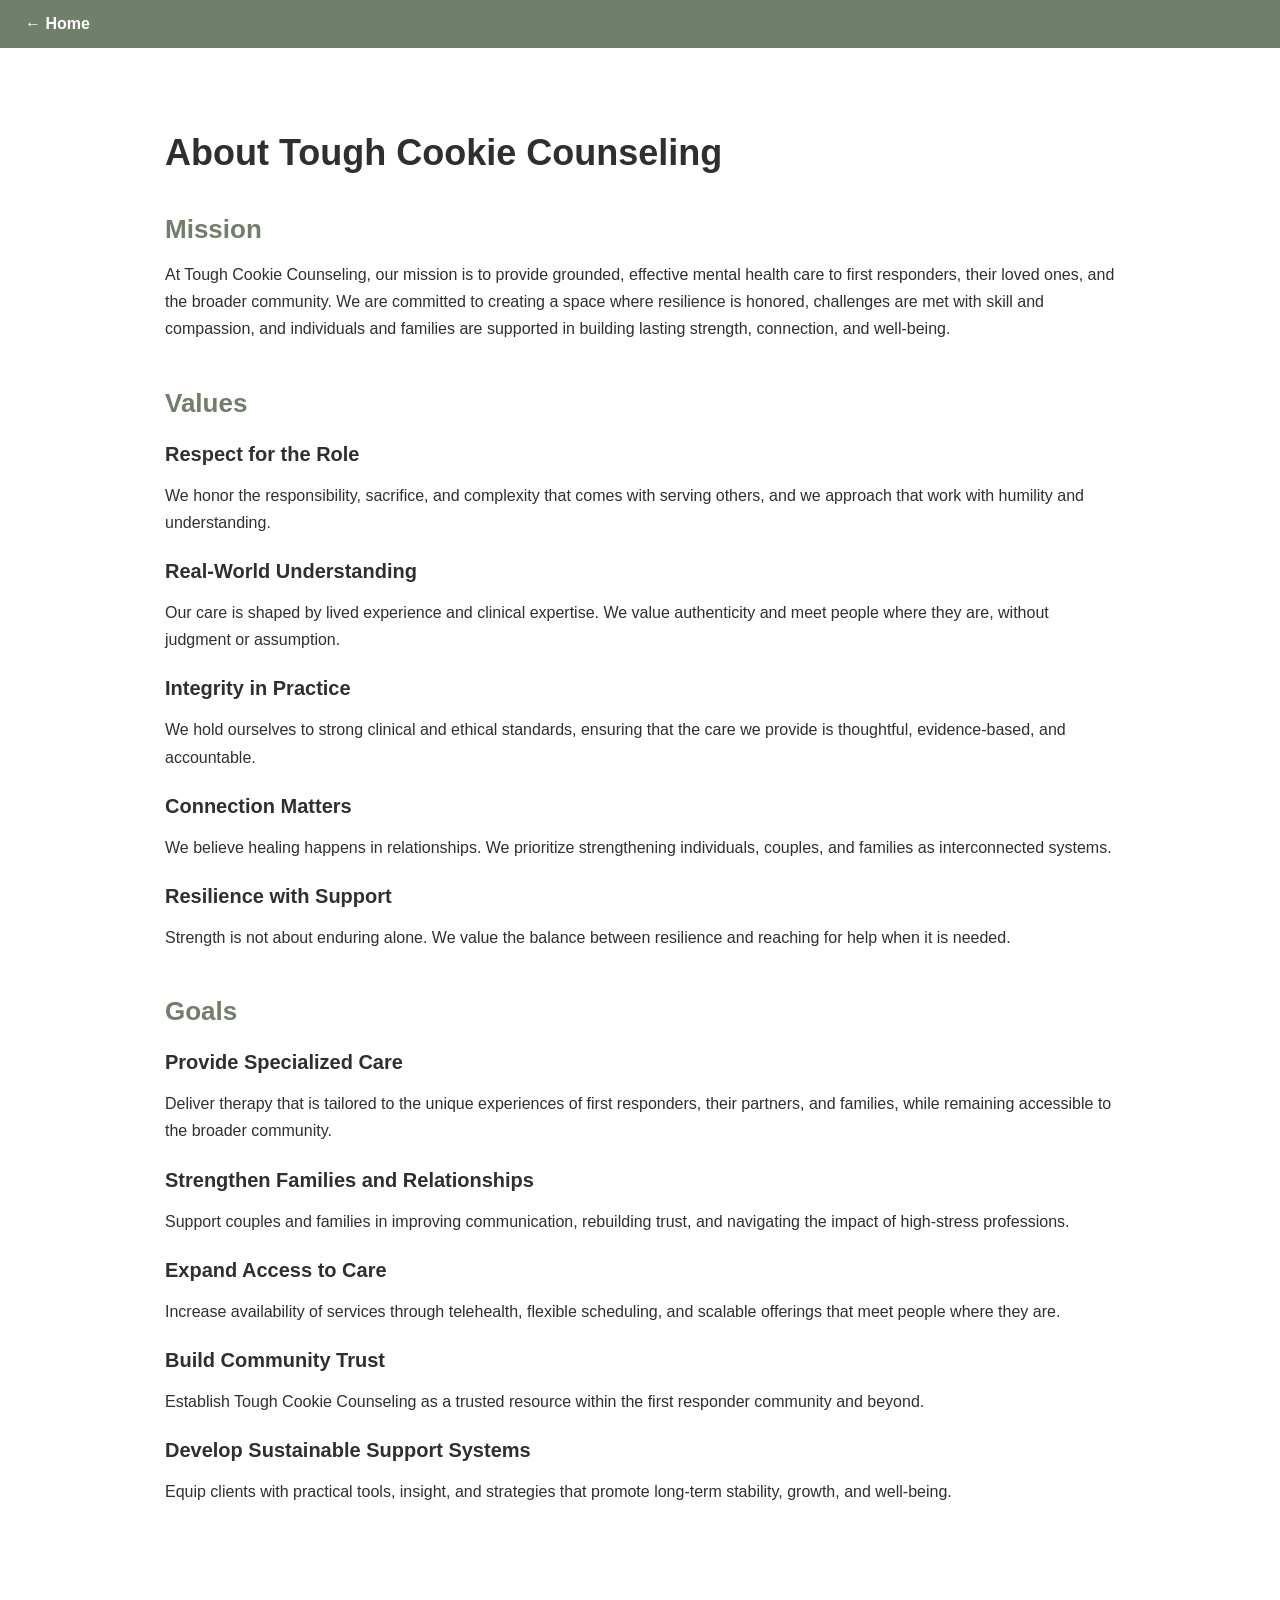
==== about-tcc.html @ 7acac921 "Create About Tough Cookie Counseling page" ====
<!DOCTYPE html>
<html lang="en">
<head>
  <meta charset="UTF-8">
  <meta name="viewport" content="width=device-width, initial-scale=1.0">
  <title>About Tough Cookie Counseling</title>
  <style>
    body {
      margin: 0;
      font-family: Arial, sans-serif;
      color: #2f2f2f;
      background-color: #ffffff;
    }

    header {
      background-color: #6F7F6A;
      padding: 15px 25px;
    }

    header a {
      color: white;
      text-decoration: none;
      font-weight: bold;
    }

    main {
      max-width: 950px;
      margin: 0 auto;
      padding: 60px 30px;
    }

    h1 {
      font-size: 36px;
      margin-bottom: 30px;
    }

    h2 {
      font-size: 26px;
      margin-top: 40px;
      margin-bottom: 15px;
      color: #6F7F6A;
    }

    h3 {
      font-size: 20px;
      margin-bottom: 8px;
      margin-top: 24px;
    }

    p {
      line-height: 1.7;
      margin-bottom: 16px;
    }

    .section-block {
      margin-bottom: 45px;
    }

    .value-item, .goal-item {
      margin-bottom: 22px;
    }
  </style>
</head>
<body>
  <header>
    <a href="index.html">← Home</a>
  </header>

  <main>
    <h1>About Tough Cookie Counseling</h1>

    <div class="section-block">
      <h2>Mission</h2>
      <p>
        At Tough Cookie Counseling, our mission is to provide grounded, effective mental health care to first responders, their loved ones, and the broader community. We are committed to creating a space where resilience is honored, challenges are met with skill and compassion, and individuals and families are supported in building lasting strength, connection, and well-being.
      </p>
    </div>

    <div class="section-block">
      <h2>Values</h2>

      <div class="value-item">
        <h3>Respect for the Role</h3>
        <p>We honor the responsibility, sacrifice, and complexity that comes with serving others, and we approach that work with humility and understanding.</p>
      </div>

      <div class="value-item">
        <h3>Real-World Understanding</h3>
        <p>Our care is shaped by lived experience and clinical expertise. We value authenticity and meet people where they are, without judgment or assumption.</p>
      </div>

      <div class="value-item">
        <h3>Integrity in Practice</h3>
        <p>We hold ourselves to strong clinical and ethical standards, ensuring that the care we provide is thoughtful, evidence-based, and accountable.</p>
      </div>

      <div class="value-item">
        <h3>Connection Matters</h3>
        <p>We believe healing happens in relationships. We prioritize strengthening individuals, couples, and families as interconnected systems.</p>
      </div>

      <div class="value-item">
        <h3>Resilience with Support</h3>
        <p>Strength is not about enduring alone. We value the balance between resilience and reaching for help when it is needed.</p>
      </div>
    </div>

    <div class="section-block">
      <h2>Goals</h2>

      <div class="goal-item">
        <h3>Provide Specialized Care</h3>
        <p>Deliver therapy that is tailored to the unique experiences of first responders, their partners, and families, while remaining accessible to the broader community.</p>
      </div>

      <div class="goal-item">
        <h3>Strengthen Families and Relationships</h3>
        <p>Support couples and families in improving communication, rebuilding trust, and navigating the impact of high-stress professions.</p>
      </div>

      <div class="goal-item">
        <h3>Expand Access to Care</h3>
        <p>Increase availability of services through telehealth, flexible scheduling, and scalable offerings that meet people where they are.</p>
      </div>

      <div class="goal-item">
        <h3>Build Community Trust</h3>
        <p>Establish Tough Cookie Counseling as a trusted resource within the first responder community and beyond.</p>
      </div>

      <div class="goal-item">
        <h3>Develop Sustainable Support Systems</h3>
        <p>Equip clients with practical tools, insight, and strategies that promote long-term stability, growth, and well-being.</p>
      </div>
    </div>
  </main>
</body>
</html>
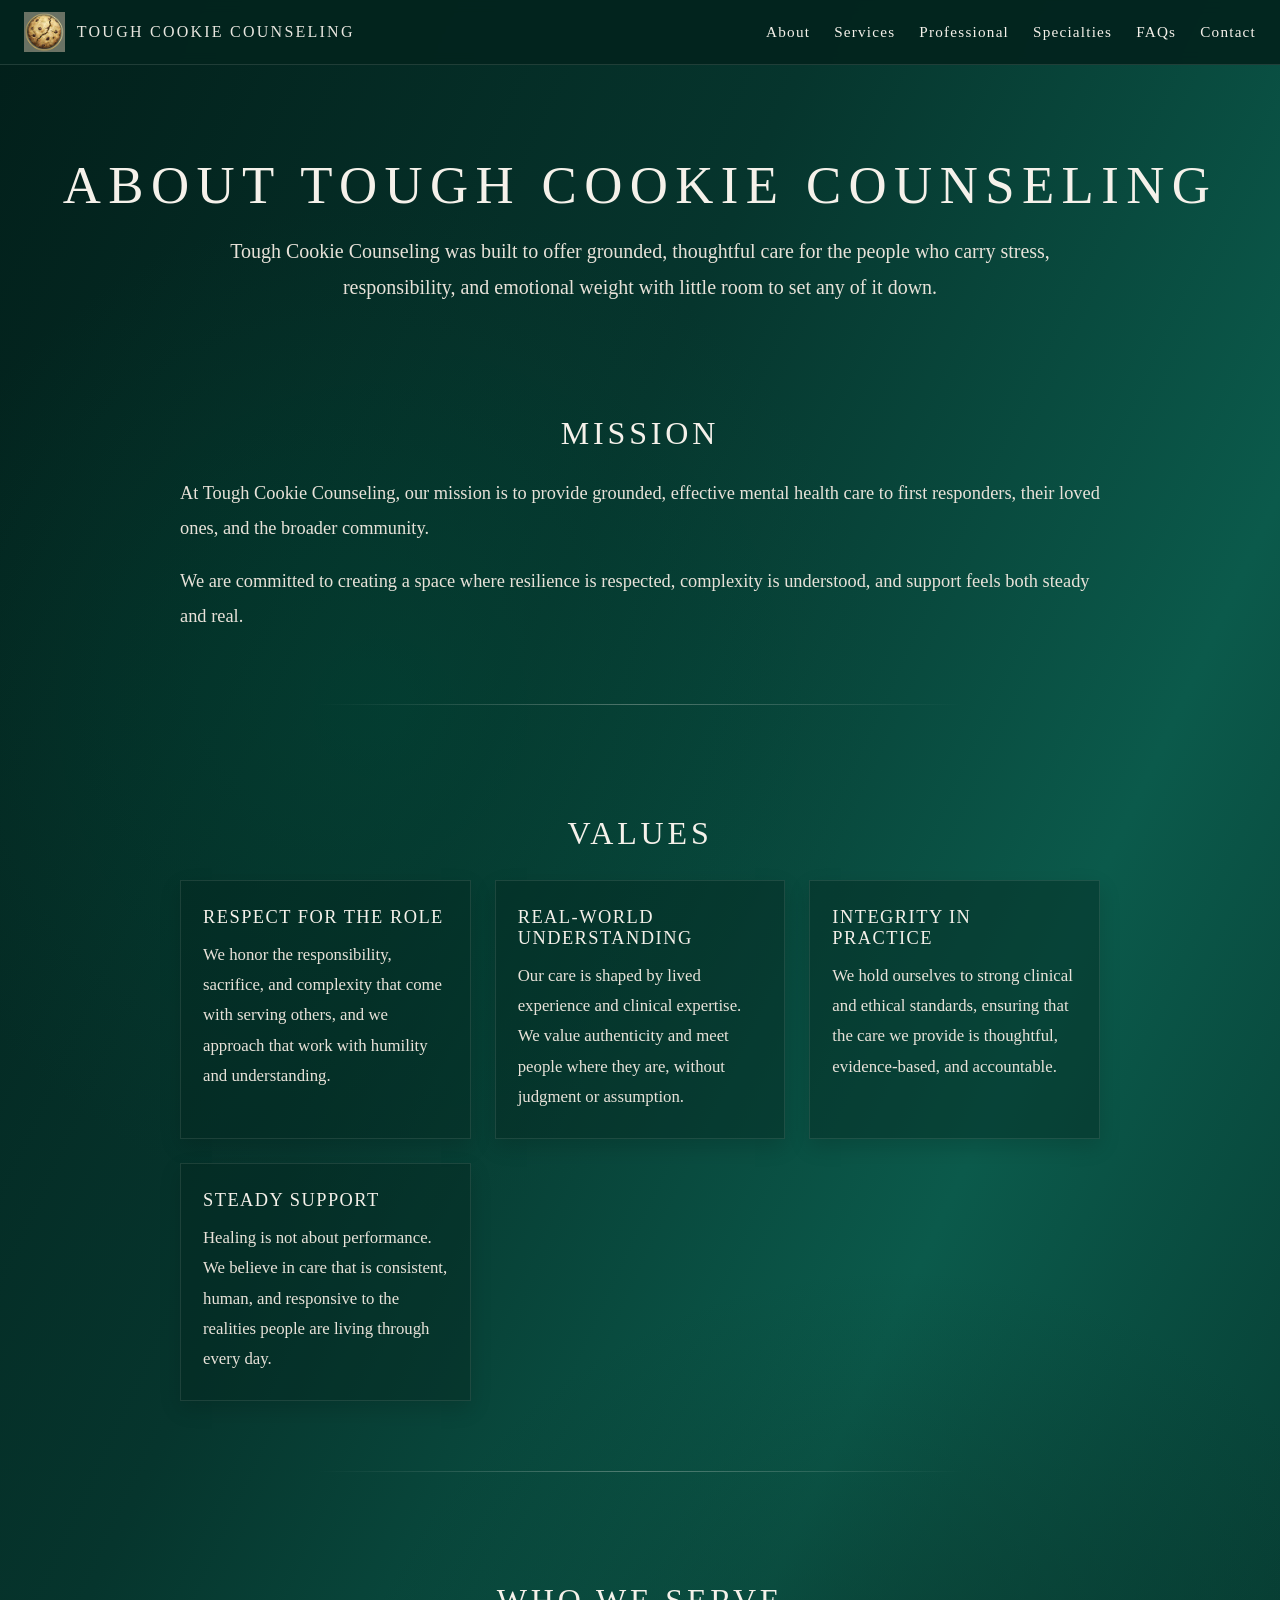
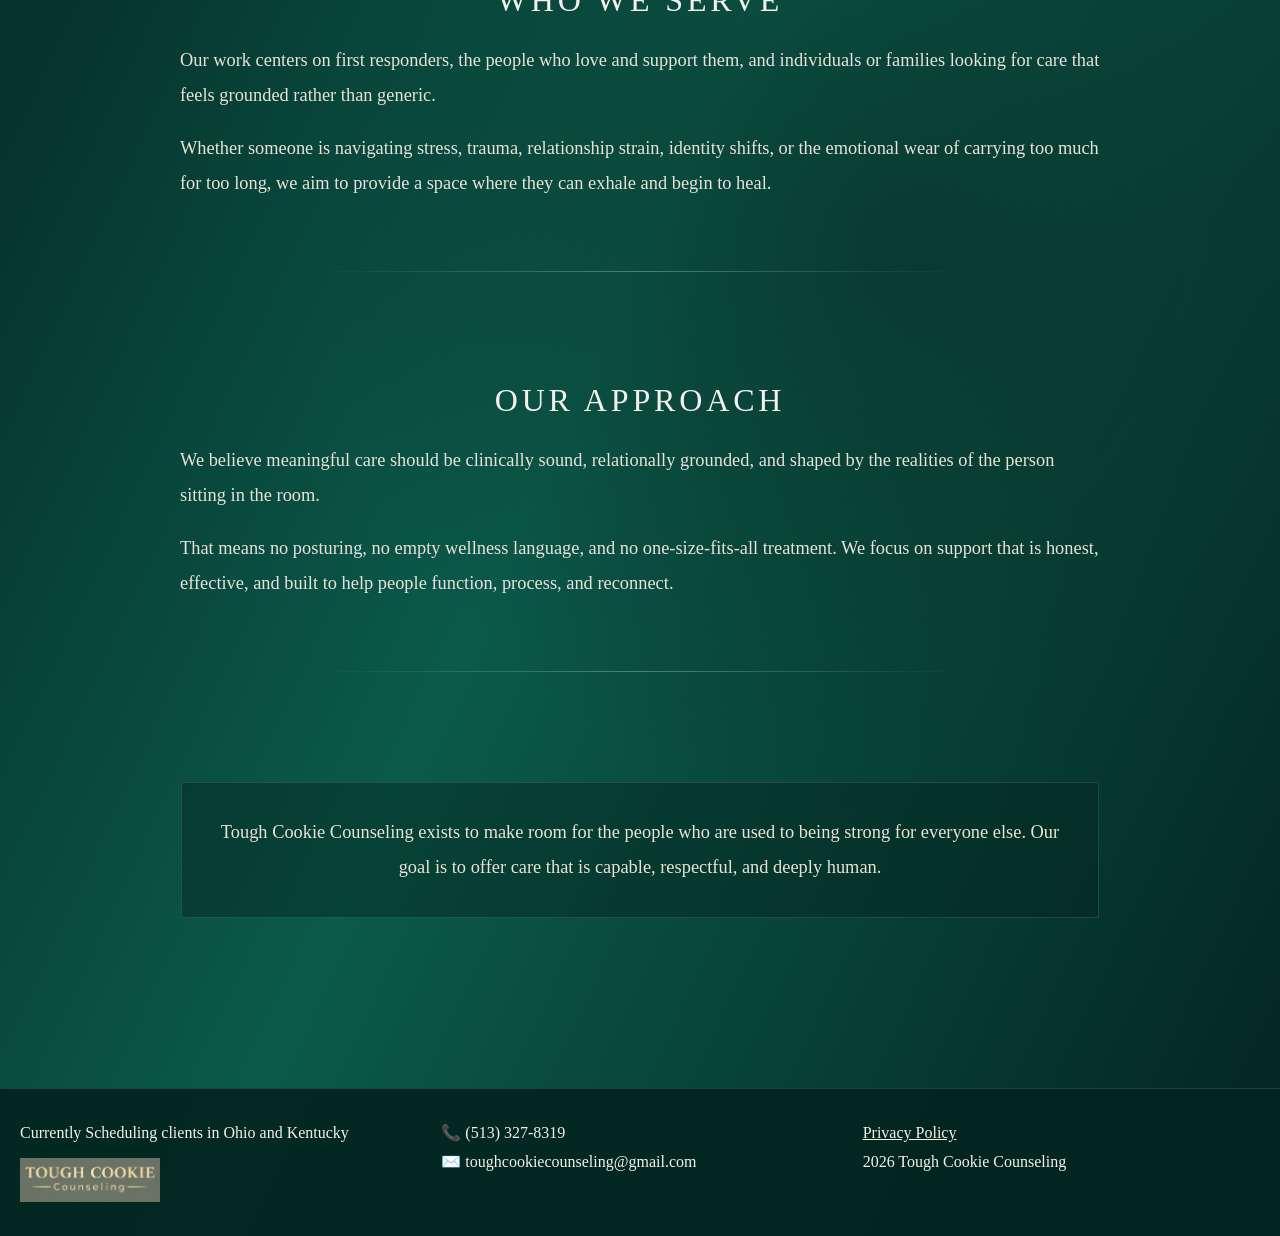
==== commit 7288edae: "Revamp styles for about-tcc.html page Updated styles for improved visual design and layout." ====
--- a/about-tcc.html
+++ b/about-tcc.html
@@ -7,132 +7,424 @@
   <style>
     body {
       margin: 0;
-      font-family: Arial, sans-serif;
-      color: #2f2f2f;
-      background-color: #ffffff;
-    }
-
-    header {
-      background-color: #6F7F6A;
-      padding: 15px 25px;
-    }
-
-    header a {
+      min-height: 100vh;
+      font-family: Georgia, "Times New Roman", serif;
+      background:
+        radial-gradient(circle at 70% 65%, rgba(9, 53, 43, 0.75) 0%, rgba(9, 53, 43, 0) 28%),
+        radial-gradient(circle at 30% 25%, rgba(0, 80, 60, 0.35) 0%, rgba(0, 80, 60, 0) 22%),
+        linear-gradient(115deg, #021f1a 0%, #06352d 32%, #0b5a4b 58%, #03241e 100%);
       color: white;
+    }
+
+    .navbar {
+      display: flex;
+      align-items: center;
+      justify-content: space-between;
+      background: rgba(3, 36, 30, 0.95);
+      padding: 12px 24px;
+      position: sticky;
+      top: 0;
+      z-index: 1000;
+      backdrop-filter: blur(6px);
+      border-bottom: 1px solid rgba(245, 241, 234, 0.12);
+    }
+
+    .logo {
+      height: 40px;
+    }
+
+    .logo-wrap {
+      display: flex;
+      align-items: center;
+      gap: 12px;
       text-decoration: none;
-      font-weight: bold;
-    }
-
-    main {
-      max-width: 950px;
+    }
+
+    .logo-text {
+      color: #f5f1ea;
+      font-size: 1rem;
+      letter-spacing: 0.14em;
+      text-transform: uppercase;
+      opacity: 0.95;
+    }
+
+    .nav-menu {
+      display: flex;
+      gap: 24px;
+      align-items: center;
+      flex-wrap: wrap;
+    }
+
+    .navbar a,
+    .dropbtn {
+      color: #f5f1ea;
+      text-decoration: none;
+      font-size: 0.95rem;
+      letter-spacing: 0.08em;
+      cursor: pointer;
+    }
+
+    .navbar a:hover,
+    .dropbtn:hover {
+      color: #d8cfc2;
+    }
+
+    .dropdown {
+      position: relative;
+    }
+
+    .dropdown-content {
+      display: none;
+      position: absolute;
+      top: 100%;
+      left: 0;
+      background: rgba(3, 36, 30, 0.98);
+      min-width: 240px;
+      box-shadow: 0 8px 18px rgba(0, 0, 0, 0.28);
+      z-index: 1001;
+      border: 1px solid rgba(245, 241, 234, 0.1);
+    }
+
+    .dropdown-content a {
+      display: block;
+      padding: 12px 16px;
+      color: #f5f1ea;
+      text-decoration: none;
+      letter-spacing: 0.03em;
+    }
+
+    .dropdown-content a:hover {
+      background: rgba(245, 241, 234, 0.08);
+    }
+
+    .dropdown:hover .dropdown-content {
+      display: block;
+    }
+
+    .hero-mini {
+      text-align: center;
+      padding: 90px 20px 50px;
+    }
+
+    .hero-mini h1 {
+      margin: 0 0 18px 0;
+      font-size: 3.3rem;
+      font-weight: 400;
+      letter-spacing: 0.14em;
+      text-transform: uppercase;
+      color: #f5f1ea;
+    }
+
+    .hero-mini p {
+      max-width: 860px;
       margin: 0 auto;
-      padding: 60px 30px;
-    }
-
-    h1 {
-      font-size: 36px;
-      margin-bottom: 30px;
-    }
-
-    h2 {
-      font-size: 26px;
-      margin-top: 40px;
-      margin-bottom: 15px;
-      color: #6F7F6A;
-    }
-
-    h3 {
-      font-size: 20px;
-      margin-bottom: 8px;
-      margin-top: 24px;
-    }
-
-    p {
-      line-height: 1.7;
-      margin-bottom: 16px;
-    }
-
-    .section-block {
-      margin-bottom: 45px;
-    }
-
-    .value-item, .goal-item {
-      margin-bottom: 22px;
+      font-size: 1.25rem;
+      line-height: 1.8;
+      color: #e8e2d9;
+    }
+
+    .page-content {
+      max-width: 1080px;
+      margin: 0 auto;
+      padding: 20px 20px 100px;
+    }
+
+    .section {
+      padding: 40px 0 70px;
+      position: relative;
+    }
+
+    .section::after {
+      content: "";
+      display: block;
+      width: 60%;
+      height: 1px;
+      margin: 70px auto 0;
+      background: linear-gradient(
+        to right,
+        transparent,
+        rgba(245, 241, 234, 0.3),
+        transparent
+      );
+    }
+
+    .section:last-of-type::after {
+      display: none;
+    }
+
+    .section-content {
+      max-width: 920px;
+      margin: 0 auto;
+    }
+
+    .section h2 {
+      font-size: 2rem;
+      font-weight: 400;
+      letter-spacing: 0.12em;
+      text-transform: uppercase;
+      margin: 0 0 24px;
+      color: #f5f1ea;
+      text-align: center;
+    }
+
+    .section p {
+      font-size: 1.15rem;
+      line-height: 1.9;
+      color: #e8e2d9;
+      margin: 0 0 18px;
+    }
+
+    .values-grid {
+      display: grid;
+      grid-template-columns: repeat(auto-fit, minmax(240px, 1fr));
+      gap: 24px;
+      margin-top: 28px;
+    }
+
+    .value-card {
+      background: rgba(3, 36, 30, 0.42);
+      border: 1px solid rgba(245, 241, 234, 0.1);
+      padding: 26px 22px;
+      box-shadow: 0 8px 20px rgba(0, 0, 0, 0.14);
+    }
+
+    .value-card h3 {
+      margin: 0 0 12px 0;
+      font-size: 1.15rem;
+      font-weight: 400;
+      letter-spacing: 0.08em;
+      text-transform: uppercase;
+      color: #f5f1ea;
+    }
+
+    .value-card p {
+      margin: 0;
+      font-size: 1.05rem;
+      line-height: 1.8;
+      color: #e8e2d9;
+    }
+
+    .closing-box {
+      max-width: 860px;
+      margin: 0 auto;
+      padding: 32px 28px;
+      text-align: center;
+      background: rgba(3, 36, 30, 0.45);
+      border: 1px solid rgba(245, 241, 234, 0.12);
+    }
+
+    .closing-box p {
+      margin: 0;
+      font-size: 1.15rem;
+      line-height: 1.9;
+      color: #e8e2d9;
+    }
+
+    footer {
+      display: flex;
+      justify-content: space-between;
+      align-items: flex-start;
+      gap: 24px;
+      flex-wrap: wrap;
+      padding: 30px 20px;
+      background: rgba(3, 36, 30, 0.9);
+      color: white;
+      border-top: 1px solid rgba(245, 241, 234, 0.12);
+    }
+
+    .footer-left,
+    .footer-center,
+    .footer-right {
+      flex: 1 1 220px;
+    }
+
+    .footer-logo {
+      width: 140px;
+      margin-top: 10px;
+    }
+
+    footer p,
+    footer a {
+      color: #f5f1ea;
+      font-size: 1rem;
+      line-height: 1.8;
+      margin: 0;
+    }
+
+    footer a {
+      text-decoration: underline;
+    }
+
+    @media (max-width: 900px) {
+      .navbar {
+        flex-direction: column;
+        align-items: flex-start;
+        gap: 14px;
+      }
+
+      .nav-menu {
+        gap: 16px;
+      }
+
+      .hero-mini h1 {
+        font-size: 2.5rem;
+      }
+
+      .hero-mini p,
+      .section p,
+      .closing-box p {
+        font-size: 1.05rem;
+      }
     }
   </style>
 </head>
 <body>
-  <header>
-    <a href="index.html">← Home</a>
+  <header class="navbar">
+    <a href="index.html" class="logo-wrap">
+      <img src="Cookie Logo Only.png" class="logo" alt="Tough Cookie Counseling Home">
+      <span class="logo-text">Tough Cookie Counseling</span>
+    </a>
+
+    <nav class="nav-menu">
+      <div class="dropdown">
+        <div class="dropbtn">About</div>
+        <div class="dropdown-content">
+          <a href="about-tcc.html">About Tough Cookie Counseling</a>
+          <a href="samantha-battrell.html">Samantha Battrell</a>
+        </div>
+      </div>
+
+      <div class="dropdown">
+        <div class="dropbtn">Services</div>
+        <div class="dropdown-content">
+          <a href="services.html">Clinical Services</a>
+          <a href="services.html#peer-support">Peer Support</a>
+          <a href="services.html#consulting">Consulting</a>
+        </div>
+      </div>
+
+      <div class="dropdown">
+        <div class="dropbtn">Professional</div>
+        <div class="dropdown-content">
+          <a href="professional.html#supervision">Clinical Supervision</a>
+          <a href="professional.html#internships">Internships</a>
+          <a href="professional.html#work-with-us">Work With Us</a>
+          <a href="professional.html#ceu">CEU Development & Training</a>
+        </div>
+      </div>
+
+      <a href="specialties.html">Specialties</a>
+      <a href="faq.html">FAQs</a>
+      <a href="contact.html">Contact</a>
+    </nav>
   </header>
 
-  <main>
+  <section class="hero-mini">
     <h1>About Tough Cookie Counseling</h1>
-
-    <div class="section-block">
-      <h2>Mission</h2>
-      <p>
-        At Tough Cookie Counseling, our mission is to provide grounded, effective mental health care to first responders, their loved ones, and the broader community. We are committed to creating a space where resilience is honored, challenges are met with skill and compassion, and individuals and families are supported in building lasting strength, connection, and well-being.
-      </p>
+    <p>
+      Tough Cookie Counseling was built to offer grounded, thoughtful care for the people who carry stress, responsibility, and emotional weight with little room to set any of it down.
+    </p>
+  </section>
+
+  <main class="page-content">
+    <section class="section">
+      <div class="section-content">
+        <h2>Mission</h2>
+        <p>
+          At Tough Cookie Counseling, our mission is to provide grounded, effective mental health care to first responders, their loved ones, and the broader community.
+        </p>
+        <p>
+          We are committed to creating a space where resilience is respected, complexity is understood, and support feels both steady and real.
+        </p>
+      </div>
+    </section>
+
+    <section class="section">
+      <div class="section-content">
+        <h2>Values</h2>
+
+        <div class="values-grid">
+          <div class="value-card">
+            <h3>Respect for the Role</h3>
+            <p>
+              We honor the responsibility, sacrifice, and complexity that come with serving others, and we approach that work with humility and understanding.
+            </p>
+          </div>
+
+          <div class="value-card">
+            <h3>Real-World Understanding</h3>
+            <p>
+              Our care is shaped by lived experience and clinical expertise. We value authenticity and meet people where they are, without judgment or assumption.
+            </p>
+          </div>
+
+          <div class="value-card">
+            <h3>Integrity in Practice</h3>
+            <p>
+              We hold ourselves to strong clinical and ethical standards, ensuring that the care we provide is thoughtful, evidence-based, and accountable.
+            </p>
+          </div>
+
+          <div class="value-card">
+            <h3>Steady Support</h3>
+            <p>
+              Healing is not about performance. We believe in care that is consistent, human, and responsive to the realities people are living through every day.
+            </p>
+          </div>
+        </div>
+      </div>
+    </section>
+
+    <section class="section">
+      <div class="section-content">
+        <h2>Who We Serve</h2>
+        <p>
+          Our work centers on first responders, the people who love and support them, and individuals or families looking for care that feels grounded rather than generic.
+        </p>
+        <p>
+          Whether someone is navigating stress, trauma, relationship strain, identity shifts, or the emotional wear of carrying too much for too long, we aim to provide a space where they can exhale and begin to heal.
+        </p>
+      </div>
+    </section>
+
+    <section class="section">
+      <div class="section-content">
+        <h2>Our Approach</h2>
+        <p>
+          We believe meaningful care should be clinically sound, relationally grounded, and shaped by the realities of the person sitting in the room.
+        </p>
+        <p>
+          That means no posturing, no empty wellness language, and no one-size-fits-all treatment. We focus on support that is honest, effective, and built to help people function, process, and reconnect.
+        </p>
+      </div>
+    </section>
+
+    <section class="section">
+      <div class="section-content">
+        <div class="closing-box">
+          <p>
+            Tough Cookie Counseling exists to make room for the people who are used to being strong for everyone else. Our goal is to offer care that is capable, respectful, and deeply human.
+          </p>
+        </div>
+      </div>
+    </section>
+  </main>
+
+  <footer>
+    <div class="footer-left">
+      <p>Currently Scheduling clients in Ohio and Kentucky</p>
+      <img src="TCC Title Logo.png" class="footer-logo" alt="Tough Cookie Counseling logo">
     </div>
 
-    <div class="section-block">
-      <h2>Values</h2>
-
-      <div class="value-item">
-        <h3>Respect for the Role</h3>
-        <p>We honor the responsibility, sacrifice, and complexity that comes with serving others, and we approach that work with humility and understanding.</p>
-      </div>
-
-      <div class="value-item">
-        <h3>Real-World Understanding</h3>
-        <p>Our care is shaped by lived experience and clinical expertise. We value authenticity and meet people where they are, without judgment or assumption.</p>
-      </div>
-
-      <div class="value-item">
-        <h3>Integrity in Practice</h3>
-        <p>We hold ourselves to strong clinical and ethical standards, ensuring that the care we provide is thoughtful, evidence-based, and accountable.</p>
-      </div>
-
-      <div class="value-item">
-        <h3>Connection Matters</h3>
-        <p>We believe healing happens in relationships. We prioritize strengthening individuals, couples, and families as interconnected systems.</p>
-      </div>
-
-      <div class="value-item">
-        <h3>Resilience with Support</h3>
-        <p>Strength is not about enduring alone. We value the balance between resilience and reaching for help when it is needed.</p>
-      </div>
+    <div class="footer-center">
+      <p>📞 (513) 327-8319</p>
+      <p>✉️ toughcookiecounseling@gmail.com</p>
     </div>
 
-    <div class="section-block">
-      <h2>Goals</h2>
-
-      <div class="goal-item">
-        <h3>Provide Specialized Care</h3>
-        <p>Deliver therapy that is tailored to the unique experiences of first responders, their partners, and families, while remaining accessible to the broader community.</p>
-      </div>
-
-      <div class="goal-item">
-        <h3>Strengthen Families and Relationships</h3>
-        <p>Support couples and families in improving communication, rebuilding trust, and navigating the impact of high-stress professions.</p>
-      </div>
-
-      <div class="goal-item">
-        <h3>Expand Access to Care</h3>
-        <p>Increase availability of services through telehealth, flexible scheduling, and scalable offerings that meet people where they are.</p>
-      </div>
-
-      <div class="goal-item">
-        <h3>Build Community Trust</h3>
-        <p>Establish Tough Cookie Counseling as a trusted resource within the first responder community and beyond.</p>
-      </div>
-
-      <div class="goal-item">
-        <h3>Develop Sustainable Support Systems</h3>
-        <p>Equip clients with practical tools, insight, and strategies that promote long-term stability, growth, and well-being.</p>
-      </div>
+    <div class="footer-right">
+      <a href="#">Privacy Policy</a>
+      <p>2026 Tough Cookie Counseling</p>
     </div>
-  </main>
+  </footer>
 </body>
 </html>
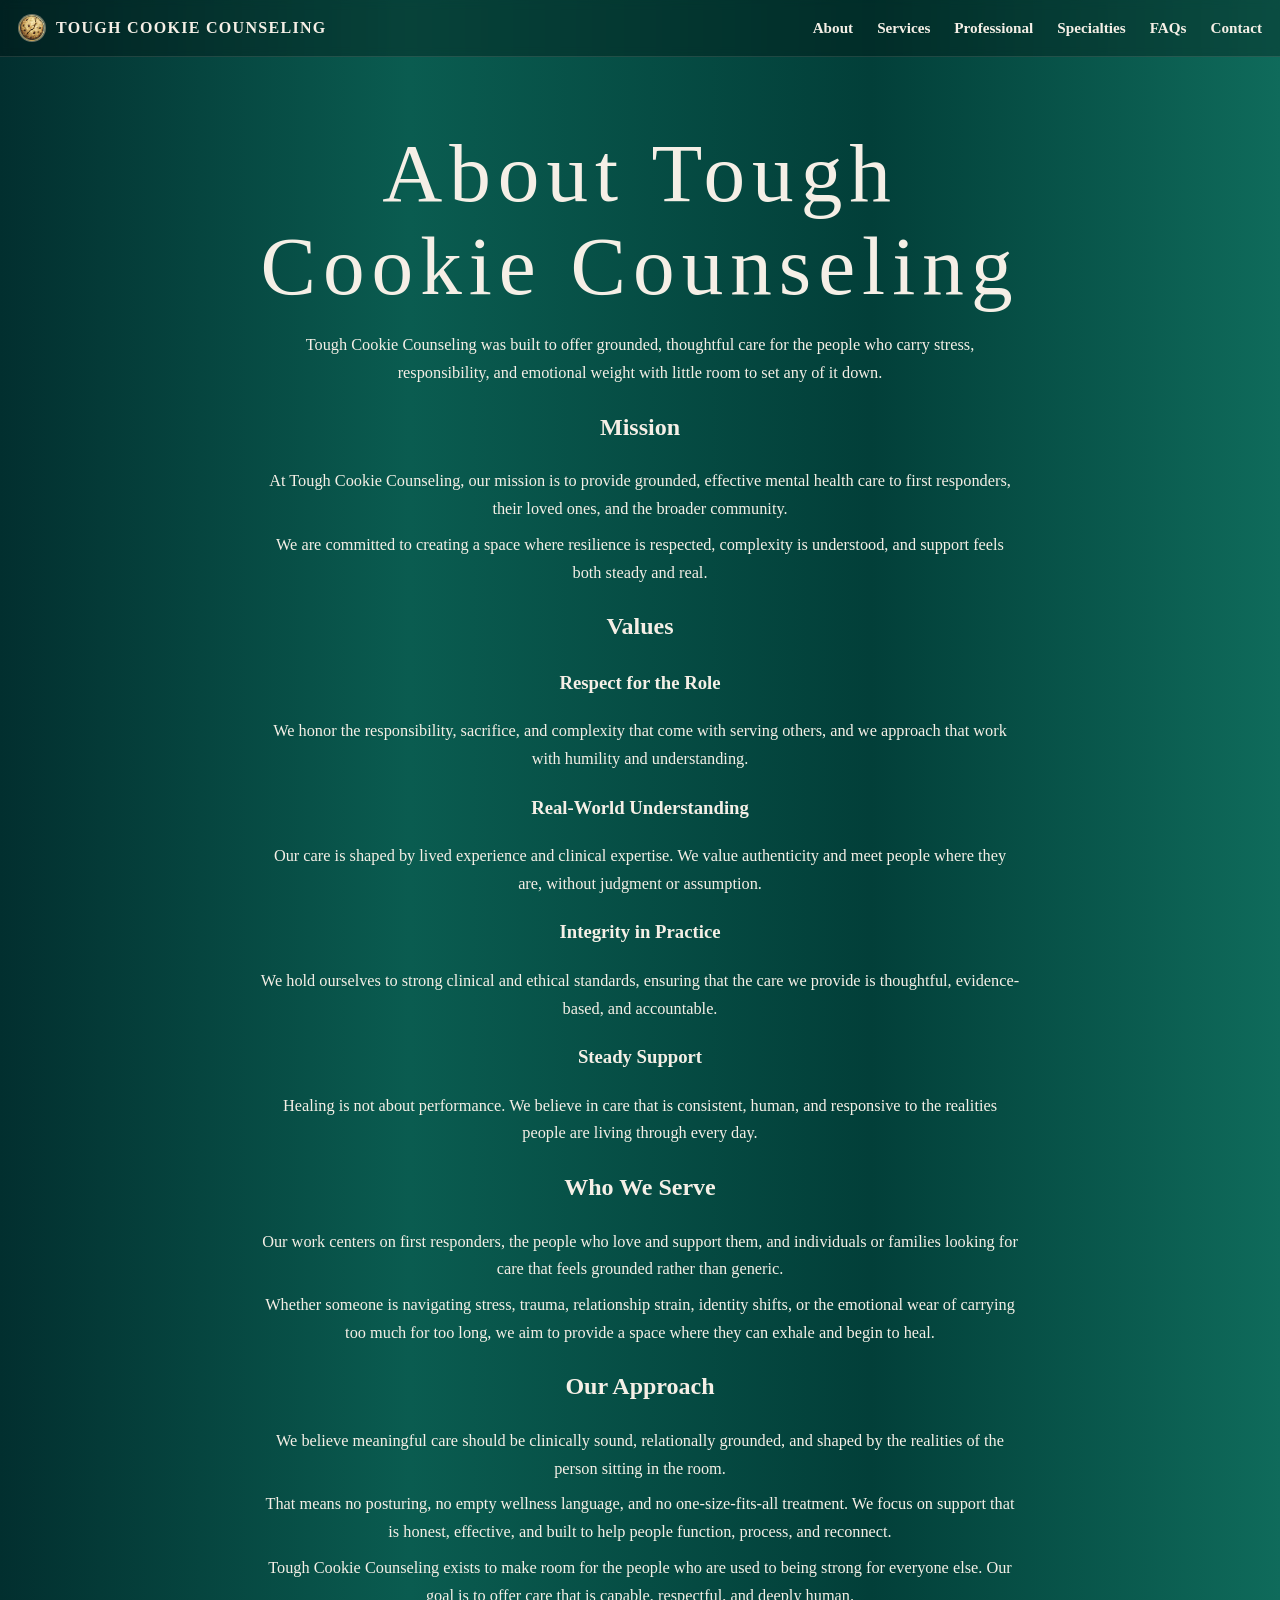
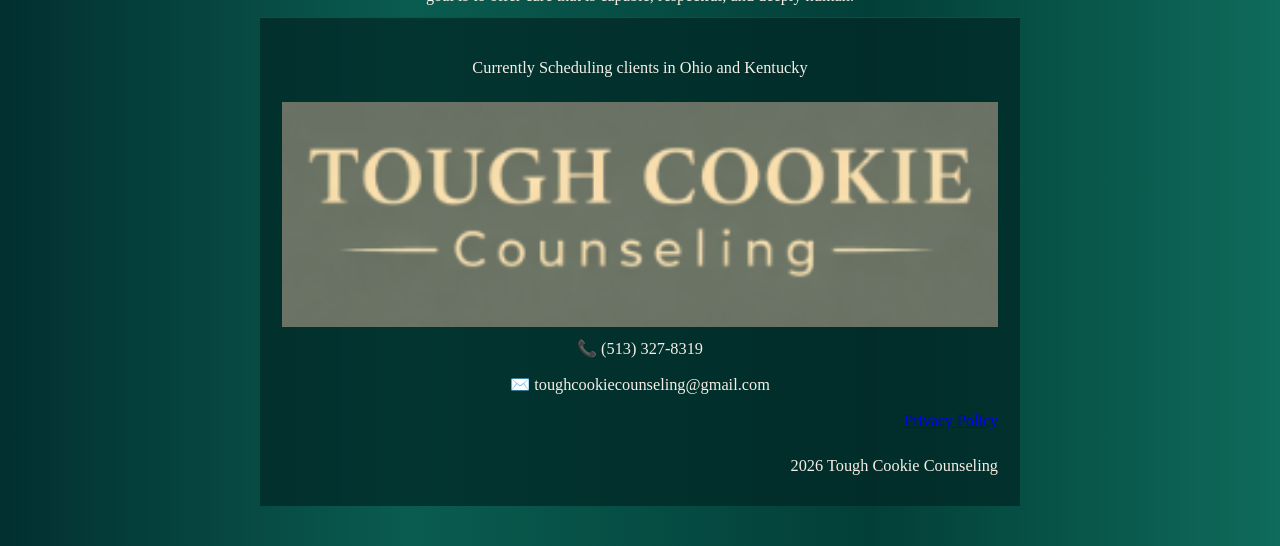
==== commit 950c43f8: "Refactor About page HTML and CSS styles Updated the HTML structure and styles for the About page, en" ====
--- a/about-tcc.html
+++ b/about-tcc.html
@@ -1,323 +1,385 @@
 <!DOCTYPE html>
 <html lang="en">
 <head>
-  <meta charset="UTF-8">
-  <meta name="viewport" content="width=device-width, initial-scale=1.0">
-  <title>About Tough Cookie Counseling</title>
+  <meta charset="UTF-8" />
+  <meta name="viewport" content="width=device-width, initial-scale=1.0" />
+  <title>Tough Cookie Counseling</title>
   <style>
     body {
       margin: 0;
-      min-height: 100vh;
-      font-family: Georgia, "Times New Roman", serif;
-      background:
-        radial-gradient(circle at 70% 65%, rgba(9, 53, 43, 0.75) 0%, rgba(9, 53, 43, 0) 28%),
-        radial-gradient(circle at 30% 25%, rgba(0, 80, 60, 0.35) 0%, rgba(0, 80, 60, 0) 22%),
-        linear-gradient(115deg, #021f1a 0%, #06352d 32%, #0b5a4b 58%, #03241e 100%);
-      color: white;
-    }
-
-    .navbar {
-      display: flex;
-      align-items: center;
-      justify-content: space-between;
-      background: rgba(3, 36, 30, 0.95);
-      padding: 12px 24px;
+      font-family: Georgia, serif;
+      color: #f5efe6;
+      background: linear-gradient(90deg, #022f2f 0%, #0a5c50 32%, #023f39 68%, #0f6b5b 100%);
+      line-height: 1.7;
+    }
+
+    header {
+      background: rgba(0, 0, 0, 0.28);
+      border-bottom: 1px solid rgba(245, 239, 230, 0.12);
+      padding: 14px 18px;
       position: sticky;
       top: 0;
       z-index: 1000;
-      backdrop-filter: blur(6px);
-      border-bottom: 1px solid rgba(245, 241, 234, 0.12);
-    }
-
-    .logo {
-      height: 40px;
-    }
-
-    .logo-wrap {
-      display: flex;
+      backdrop-filter: blur(4px);
+    }
+
+    nav {
+      display: flex;
+      justify-content: space-between;
       align-items: center;
-      gap: 12px;
+      gap: 20px;
+      flex-wrap: wrap;
+    }
+
+    .brand {
+      display: flex;
+      align-items: center;
+      gap: 10px;
       text-decoration: none;
-    }
-
-    .logo-text {
-      color: #f5f1ea;
+      color: #f5efe6;
+    }
+
+    .brand img {
+      width: 28px;
+      height: 28px;
+      border-radius: 50%;
+      object-fit: cover;
+      display: block;
+    }
+
+    .brand-title {
       font-size: 1rem;
-      letter-spacing: 0.14em;
+      font-weight: 700;
+      letter-spacing: 1.3px;
       text-transform: uppercase;
-      opacity: 0.95;
-    }
-
-    .nav-menu {
+      white-space: nowrap;
+    }
+
+    .nav-links {
+      list-style: none;
       display: flex;
       gap: 24px;
+      margin: 0;
+      padding: 0;
       align-items: center;
       flex-wrap: wrap;
     }
 
-    .navbar a,
-    .dropbtn {
-      color: #f5f1ea;
+    .nav-links li {
+      position: relative;
+    }
+
+    .nav-links a {
+      color: #f5efe6;
       text-decoration: none;
       font-size: 0.95rem;
-      letter-spacing: 0.08em;
-      cursor: pointer;
-    }
-
-    .navbar a:hover,
-    .dropbtn:hover {
-      color: #d8cfc2;
-    }
-
-    .dropdown {
-      position: relative;
+      font-weight: 600;
+    }
+
+    .nav-links a:hover {
+      color: #eadcc8;
     }
 
     .dropdown-content {
       display: none;
       position: absolute;
       top: 100%;
-      left: 0;
-      background: rgba(3, 36, 30, 0.98);
-      min-width: 240px;
-      box-shadow: 0 8px 18px rgba(0, 0, 0, 0.28);
-      z-index: 1001;
-      border: 1px solid rgba(245, 241, 234, 0.1);
+      right: 0;
+      min-width: 215px;
+      background: #0c3b37;
+      border: 1px solid rgba(245, 239, 230, 0.12);
+      box-shadow: 0 10px 24px rgba(0, 0, 0, 0.22);
+      z-index: 999;
     }
 
     .dropdown-content a {
       display: block;
-      padding: 12px 16px;
-      color: #f5f1ea;
-      text-decoration: none;
-      letter-spacing: 0.03em;
+      padding: 12px 14px;
+      font-size: 0.92rem;
+      white-space: nowrap;
     }
 
     .dropdown-content a:hover {
-      background: rgba(245, 241, 234, 0.08);
+      background: rgba(255, 255, 255, 0.05);
     }
 
     .dropdown:hover .dropdown-content {
       display: block;
     }
 
-    .hero-mini {
+    .hero {
+      min-height: 78vh;
+      display: flex;
+      align-items: center;
+      justify-content: center;
       text-align: center;
-      padding: 90px 20px 50px;
-    }
-
-    .hero-mini h1 {
-      margin: 0 0 18px 0;
-      font-size: 3.3rem;
+      padding: 70px 20px 40px;
+    }
+
+    .hero-inner {
+      max-width: 760px;
+      margin: 0 auto;
+    }
+
+    .hero h1 {
+      font-size: 5.2rem;
+      line-height: 1.12;
+      letter-spacing: 7px;
+      margin: 0 0 18px;
       font-weight: 400;
-      letter-spacing: 0.14em;
+    }
+
+    .hero-subtitle {
+      font-size: 1.15rem;
+      margin-bottom: 12px;
+      color: #f0dfc7;
+      letter-spacing: 0.5px;
+    }
+
+    .hero p {
+      font-size: 1.02rem;
+      margin: 8px 0;
+    }
+
+    .content {
+      max-width: 1040px;
+      margin: 0 auto;
+      padding: 0 24px 80px;
+    }
+
+    .section-divider {
+      border: none;
+      border-top: 1px solid rgba(245, 239, 230, 0.18);
+      margin: 0 auto 48px;
+    }
+
+    .info-section {
+      max-width: 960px;
+      margin: 0 auto 56px;
+    }
+
+    .info-section h2 {
+      font-size: 2.2rem;
+      letter-spacing: 2px;
+      margin: 0 0 18px;
+      color: #f5efe6;
+    }
+
+    .info-section p {
+      font-size: 1.08rem;
+      margin: 0 0 18px;
+      color: #f5efe6;
+    }
+
+    footer {
+      background: rgba(0, 38, 36, 0.72);
+      border-top: 1px solid rgba(245, 239, 230, 0.12);
+      padding: 28px 22px 18px;
+    }
+
+    .footer-grid {
+      max-width: 1200px;
+      margin: 0 auto;
+      display: grid;
+      grid-template-columns: 1.2fr 1fr;
+      gap: 24px;
+      align-items: end;
+    }
+
+    .footer-left {
+      display: flex;
+      flex-direction: column;
+      gap: 12px;
+    }
+
+    .scheduling {
+      font-size: 0.98rem;
+      color: #f0dfc7;
+    }
+
+    .footer-logo {
+      display: flex;
+      align-items: center;
+      gap: 12px;
+      text-decoration: none;
+      color: #f5efe6;
+    }
+
+    .footer-logo img {
+      width: 48px;
+      height: 48px;
+      object-fit: cover;
+      border-radius: 50%;
+      display: block;
+    }
+
+    .footer-logo-text {
+      font-size: 1rem;
+      font-weight: 700;
+      letter-spacing: 1px;
       text-transform: uppercase;
-      color: #f5f1ea;
-    }
-
-    .hero-mini p {
-      max-width: 860px;
-      margin: 0 auto;
-      font-size: 1.25rem;
-      line-height: 1.8;
-      color: #e8e2d9;
-    }
-
-    .page-content {
-      max-width: 1080px;
-      margin: 0 auto;
-      padding: 20px 20px 100px;
-    }
-
-    .section {
-      padding: 40px 0 70px;
-      position: relative;
-    }
-
-    .section::after {
-      content: "";
-      display: block;
-      width: 60%;
-      height: 1px;
-      margin: 70px auto 0;
-      background: linear-gradient(
-        to right,
-        transparent,
-        rgba(245, 241, 234, 0.3),
-        transparent
-      );
-    }
-
-    .section:last-of-type::after {
-      display: none;
-    }
-
-    .section-content {
-      max-width: 920px;
-      margin: 0 auto;
-    }
-
-    .section h2 {
-      font-size: 2rem;
-      font-weight: 400;
-      letter-spacing: 0.12em;
-      text-transform: uppercase;
-      margin: 0 0 24px;
-      color: #f5f1ea;
-      text-align: center;
-    }
-
-    .section p {
-      font-size: 1.15rem;
-      line-height: 1.9;
-      color: #e8e2d9;
-      margin: 0 0 18px;
-    }
-
-    .values-grid {
-      display: grid;
-      grid-template-columns: repeat(auto-fit, minmax(240px, 1fr));
-      gap: 24px;
-      margin-top: 28px;
-    }
-
-    .value-card {
-      background: rgba(3, 36, 30, 0.42);
-      border: 1px solid rgba(245, 241, 234, 0.1);
-      padding: 26px 22px;
-      box-shadow: 0 8px 20px rgba(0, 0, 0, 0.14);
-    }
-
-    .value-card h3 {
-      margin: 0 0 12px 0;
-      font-size: 1.15rem;
-      font-weight: 400;
-      letter-spacing: 0.08em;
-      text-transform: uppercase;
-      color: #f5f1ea;
-    }
-
-    .value-card p {
-      margin: 0;
-      font-size: 1.05rem;
-      line-height: 1.8;
-      color: #e8e2d9;
-    }
-
-    .closing-box {
-      max-width: 860px;
-      margin: 0 auto;
-      padding: 32px 28px;
-      text-align: center;
-      background: rgba(3, 36, 30, 0.45);
-      border: 1px solid rgba(245, 241, 234, 0.12);
-    }
-
-    .closing-box p {
-      margin: 0;
-      font-size: 1.15rem;
-      line-height: 1.9;
-      color: #e8e2d9;
-    }
-
-    footer {
+    }
+
+    .footer-right {
+      text-align: right;
+      display: flex;
+      flex-direction: column;
+      gap: 10px;
+      justify-content: flex-end;
+    }
+
+    .contact-line {
+      font-size: 1rem;
+      color: #f5efe6;
+    }
+
+    .contact-line a,
+    .footer-bottom a {
+      color: #f5efe6;
+      text-decoration: none;
+    }
+
+    .contact-line a:hover,
+    .footer-bottom a:hover {
+      color: #eadcc8;
+    }
+
+    .footer-bottom {
+      max-width: 1200px;
+      margin: 18px auto 0;
+      padding-top: 14px;
+      border-top: 1px solid rgba(245, 239, 230, 0.12);
       display: flex;
       justify-content: space-between;
-      align-items: flex-start;
-      gap: 24px;
+      gap: 16px;
       flex-wrap: wrap;
-      padding: 30px 20px;
-      background: rgba(3, 36, 30, 0.9);
-      color: white;
-      border-top: 1px solid rgba(245, 241, 234, 0.12);
-    }
-
-    .footer-left,
-    .footer-center,
-    .footer-right {
-      flex: 1 1 220px;
-    }
-
-    .footer-logo {
-      width: 140px;
-      margin-top: 10px;
-    }
-
-    footer p,
-    footer a {
-      color: #f5f1ea;
-      font-size: 1rem;
-      line-height: 1.8;
-      margin: 0;
-    }
-
-    footer a {
-      text-decoration: underline;
+      font-size: 0.95rem;
     }
 
     @media (max-width: 900px) {
-      .navbar {
+      .hero h1 {
+        font-size: 3.6rem;
+        letter-spacing: 4px;
+      }
+
+      .footer-grid {
+        grid-template-columns: 1fr;
+      }
+
+      .footer-right {
+        text-align: left;
+      }
+
+      .footer-bottom {
         flex-direction: column;
+      }
+    }
+
+    @media (max-width: 640px) {
+      header {
+        padding: 14px 14px;
+      }
+
+      nav {
         align-items: flex-start;
+      }
+
+      .brand-title {
+        font-size: 0.9rem;
+      }
+
+      .nav-links {
         gap: 14px;
       }
 
-      .nav-menu {
-        gap: 16px;
-      }
-
-      .hero-mini h1 {
+      .dropdown-content {
+        right: auto;
+        left: 0;
+      }
+
+      .hero {
+        min-height: auto;
+        padding: 60px 18px 36px;
+      }
+
+      .hero h1 {
         font-size: 2.5rem;
-      }
-
-      .hero-mini p,
-      .section p,
-      .closing-box p {
-        font-size: 1.05rem;
+        letter-spacing: 3px;
+      }
+
+      .hero-subtitle {
+        font-size: 1rem;
+      }
+
+      .info-section h2 {
+        font-size: 1.7rem;
+      }
+
+      .info-section p {
+        font-size: 1rem;
       }
     }
   </style>
 </head>
 <body>
-  <header class="navbar">
-    <a href="index.html" class="logo-wrap">
-      <img src="Cookie Logo Only.png" class="logo" alt="Tough Cookie Counseling Home">
-      <span class="logo-text">Tough Cookie Counseling</span>
-    </a>
-
-    <nav class="nav-menu">
-      <div class="dropdown">
-        <div class="dropbtn">About</div>
-        <div class="dropdown-content">
-          <a href="about-tcc.html">About Tough Cookie Counseling</a>
-          <a href="samantha-battrell.html">Samantha Battrell</a>
-        </div>
-      </div>
-
-      <div class="dropdown">
-        <div class="dropbtn">Services</div>
-        <div class="dropdown-content">
-          <a href="services.html">Clinical Services</a>
-          <a href="services.html#peer-support">Peer Support</a>
-          <a href="services.html#consulting">Consulting</a>
-        </div>
-      </div>
-
-      <div class="dropdown">
-        <div class="dropbtn">Professional</div>
-        <div class="dropdown-content">
-          <a href="professional.html#supervision">Clinical Supervision</a>
-          <a href="professional.html#internships">Internships</a>
-          <a href="professional.html#work-with-us">Work With Us</a>
-          <a href="professional.html#ceu">CEU Development & Training</a>
-        </div>
-      </div>
-
-      <a href="specialties.html">Specialties</a>
-      <a href="faq.html">FAQs</a>
-      <a href="contact.html">Contact</a>
+  <header>
+    <nav>
+      <a class="brand" href="index.html">
+        <img src="Cookie%20Logo%20Only.png" alt="Tough Cookie Counseling logo">
+        <span class="brand-title">Tough Cookie Counseling</span>
+      </a>
+
+      <ul class="nav-links">
+        <li class="dropdown">
+          <a href="#">About</a>
+          <div class="dropdown-content">
+            <a href="about-tcc.html">About TCC</a>
+            <a href="samantha-battrell.html">Samantha Battrell</a>
+          </div>
+        </li>
+
+        <li class="dropdown">
+          <a href="#">Services</a>
+          <div class="dropdown-content">
+            <a href="services.html">Services Overview</a>
+          </div>
+        </li>
+
+        <li class="dropdown">
+          <a href="#">Professional</a>
+          <div class="dropdown-content">
+            <a href="professional.html">Professional</a>
+            
+          </div>
+        </li>
+
+        <li class="dropdown">
+          <a href="#">Specialties</a>
+          <div class="dropdown-content">
+            <a href="specialties.html">Specialties</a>
+          </div>
+        </li>
+
+        <li class="dropdown">
+          <a href="#">FAQs</a>
+          <div class="dropdown-content">
+            <a href="faq.html">Frequently Asked Questions</a>
+          </div>
+        </li>
+
+        <li class="dropdown">
+          <a href="#">Contact</a>
+          <div class="dropdown-content">
+            <a href="contact.html">Contact</a>
+          </div>
+        </li>
+      </ul>
     </nav>
   </header>
+
+  <main>
+    <section class="hero">
+      <div class="hero-inner">
 
   <section class="hero-mini">
     <h1>About Tough Cookie Counseling</h1>
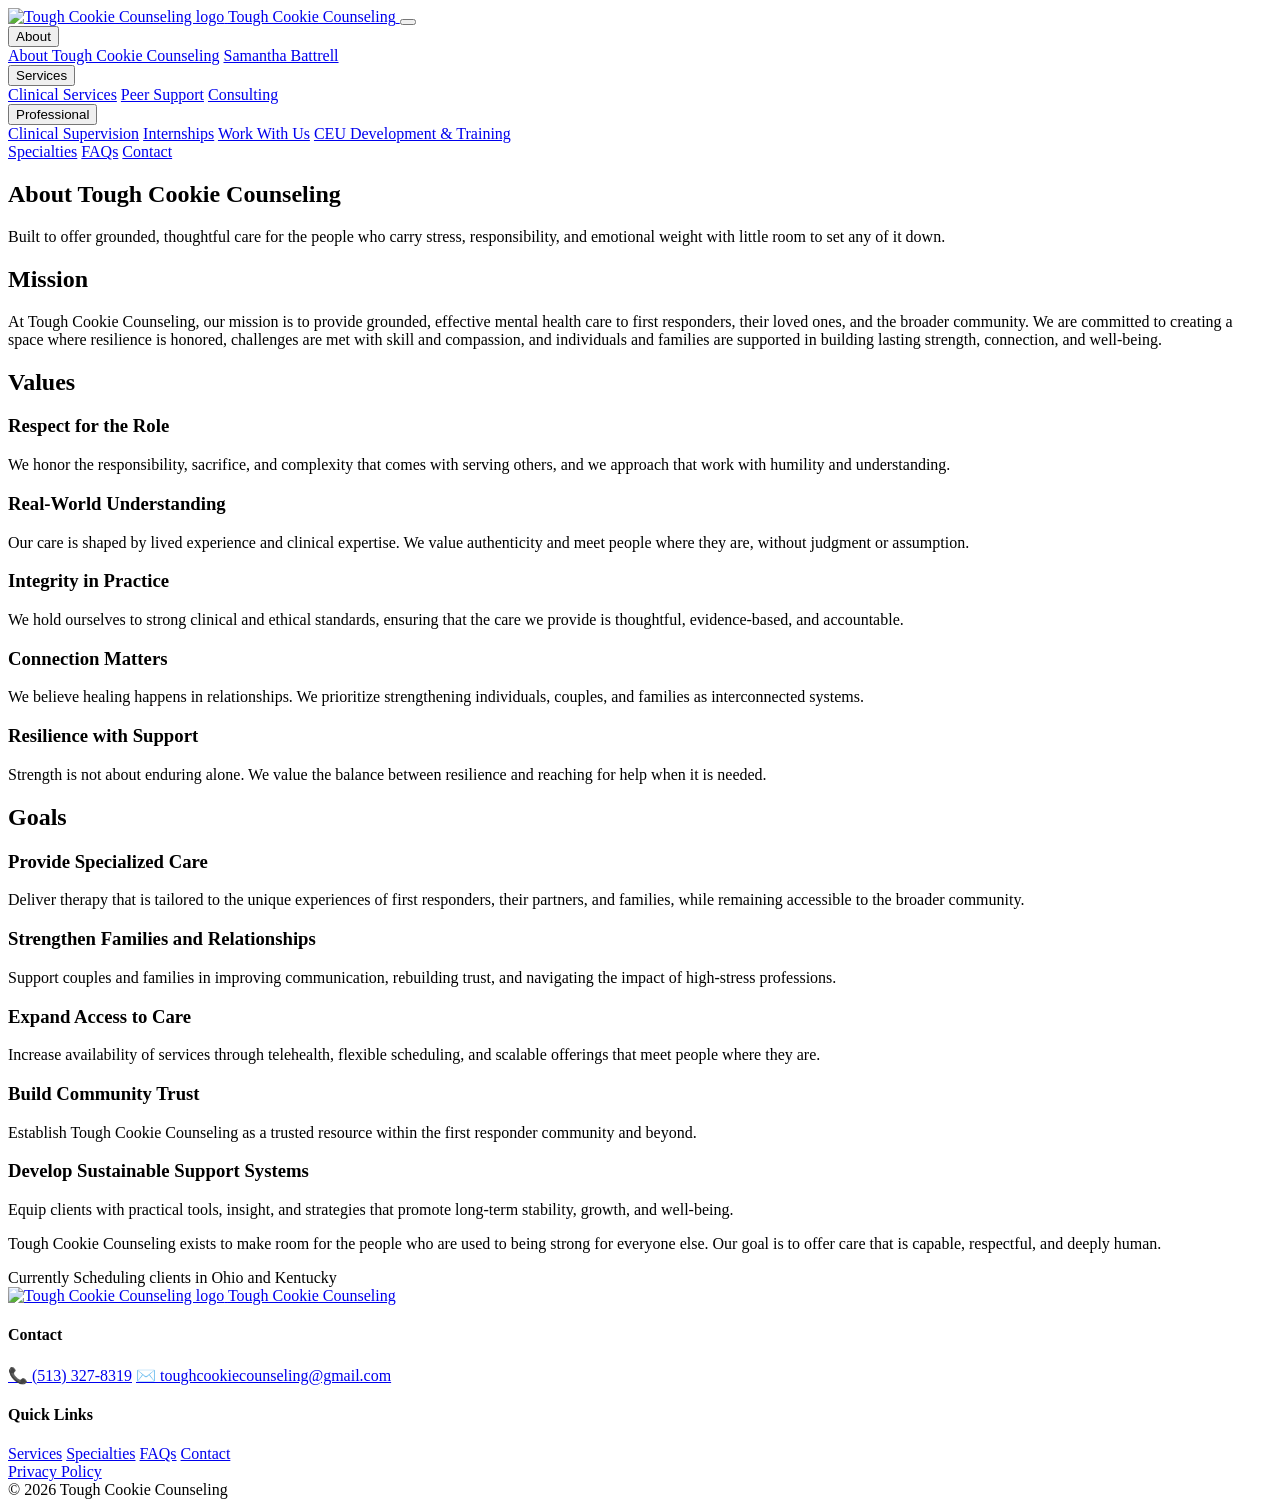
==== commit cfe797d9: "new update" ====
--- a/about-tcc.html
+++ b/about-tcc.html
@@ -1,492 +1,182 @@
-<!DOCTYPE html>
+﻿<!DOCTYPE html>
 <html lang="en">
 <head>
   <meta charset="UTF-8" />
   <meta name="viewport" content="width=device-width, initial-scale=1.0" />
-  <title>Tough Cookie Counseling</title>
-  <style>
-    body {
-      margin: 0;
-      font-family: Georgia, serif;
-      color: #f5efe6;
-      background: linear-gradient(90deg, #022f2f 0%, #0a5c50 32%, #023f39 68%, #0f6b5b 100%);
-      line-height: 1.7;
-    }
-
-    header {
-      background: rgba(0, 0, 0, 0.28);
-      border-bottom: 1px solid rgba(245, 239, 230, 0.12);
-      padding: 14px 18px;
-      position: sticky;
-      top: 0;
-      z-index: 1000;
-      backdrop-filter: blur(4px);
-    }
-
-    nav {
-      display: flex;
-      justify-content: space-between;
-      align-items: center;
-      gap: 20px;
-      flex-wrap: wrap;
-    }
-
-    .brand {
-      display: flex;
-      align-items: center;
-      gap: 10px;
-      text-decoration: none;
-      color: #f5efe6;
-    }
-
-    .brand img {
-      width: 28px;
-      height: 28px;
-      border-radius: 50%;
-      object-fit: cover;
-      display: block;
-    }
-
-    .brand-title {
-      font-size: 1rem;
-      font-weight: 700;
-      letter-spacing: 1.3px;
-      text-transform: uppercase;
-      white-space: nowrap;
-    }
-
-    .nav-links {
-      list-style: none;
-      display: flex;
-      gap: 24px;
-      margin: 0;
-      padding: 0;
-      align-items: center;
-      flex-wrap: wrap;
-    }
-
-    .nav-links li {
-      position: relative;
-    }
-
-    .nav-links a {
-      color: #f5efe6;
-      text-decoration: none;
-      font-size: 0.95rem;
-      font-weight: 600;
-    }
-
-    .nav-links a:hover {
-      color: #eadcc8;
-    }
-
-    .dropdown-content {
-      display: none;
-      position: absolute;
-      top: 100%;
-      right: 0;
-      min-width: 215px;
-      background: #0c3b37;
-      border: 1px solid rgba(245, 239, 230, 0.12);
-      box-shadow: 0 10px 24px rgba(0, 0, 0, 0.22);
-      z-index: 999;
-    }
-
-    .dropdown-content a {
-      display: block;
-      padding: 12px 14px;
-      font-size: 0.92rem;
-      white-space: nowrap;
-    }
-
-    .dropdown-content a:hover {
-      background: rgba(255, 255, 255, 0.05);
-    }
-
-    .dropdown:hover .dropdown-content {
-      display: block;
-    }
-
-    .hero {
-      min-height: 78vh;
-      display: flex;
-      align-items: center;
-      justify-content: center;
-      text-align: center;
-      padding: 70px 20px 40px;
-    }
-
-    .hero-inner {
-      max-width: 760px;
-      margin: 0 auto;
-    }
-
-    .hero h1 {
-      font-size: 5.2rem;
-      line-height: 1.12;
-      letter-spacing: 7px;
-      margin: 0 0 18px;
-      font-weight: 400;
-    }
-
-    .hero-subtitle {
-      font-size: 1.15rem;
-      margin-bottom: 12px;
-      color: #f0dfc7;
-      letter-spacing: 0.5px;
-    }
-
-    .hero p {
-      font-size: 1.02rem;
-      margin: 8px 0;
-    }
-
-    .content {
-      max-width: 1040px;
-      margin: 0 auto;
-      padding: 0 24px 80px;
-    }
-
-    .section-divider {
-      border: none;
-      border-top: 1px solid rgba(245, 239, 230, 0.18);
-      margin: 0 auto 48px;
-    }
-
-    .info-section {
-      max-width: 960px;
-      margin: 0 auto 56px;
-    }
-
-    .info-section h2 {
-      font-size: 2.2rem;
-      letter-spacing: 2px;
-      margin: 0 0 18px;
-      color: #f5efe6;
-    }
-
-    .info-section p {
-      font-size: 1.08rem;
-      margin: 0 0 18px;
-      color: #f5efe6;
-    }
-
-    footer {
-      background: rgba(0, 38, 36, 0.72);
-      border-top: 1px solid rgba(245, 239, 230, 0.12);
-      padding: 28px 22px 18px;
-    }
-
-    .footer-grid {
-      max-width: 1200px;
-      margin: 0 auto;
-      display: grid;
-      grid-template-columns: 1.2fr 1fr;
-      gap: 24px;
-      align-items: end;
-    }
-
-    .footer-left {
-      display: flex;
-      flex-direction: column;
-      gap: 12px;
-    }
-
-    .scheduling {
-      font-size: 0.98rem;
-      color: #f0dfc7;
-    }
-
-    .footer-logo {
-      display: flex;
-      align-items: center;
-      gap: 12px;
-      text-decoration: none;
-      color: #f5efe6;
-    }
-
-    .footer-logo img {
-      width: 48px;
-      height: 48px;
-      object-fit: cover;
-      border-radius: 50%;
-      display: block;
-    }
-
-    .footer-logo-text {
-      font-size: 1rem;
-      font-weight: 700;
-      letter-spacing: 1px;
-      text-transform: uppercase;
-    }
-
-    .footer-right {
-      text-align: right;
-      display: flex;
-      flex-direction: column;
-      gap: 10px;
-      justify-content: flex-end;
-    }
-
-    .contact-line {
-      font-size: 1rem;
-      color: #f5efe6;
-    }
-
-    .contact-line a,
-    .footer-bottom a {
-      color: #f5efe6;
-      text-decoration: none;
-    }
-
-    .contact-line a:hover,
-    .footer-bottom a:hover {
-      color: #eadcc8;
-    }
-
-    .footer-bottom {
-      max-width: 1200px;
-      margin: 18px auto 0;
-      padding-top: 14px;
-      border-top: 1px solid rgba(245, 239, 230, 0.12);
-      display: flex;
-      justify-content: space-between;
-      gap: 16px;
-      flex-wrap: wrap;
-      font-size: 0.95rem;
-    }
-
-    @media (max-width: 900px) {
-      .hero h1 {
-        font-size: 3.6rem;
-        letter-spacing: 4px;
-      }
-
-      .footer-grid {
-        grid-template-columns: 1fr;
-      }
-
-      .footer-right {
-        text-align: left;
-      }
-
-      .footer-bottom {
-        flex-direction: column;
-      }
-    }
-
-    @media (max-width: 640px) {
-      header {
-        padding: 14px 14px;
-      }
-
-      nav {
-        align-items: flex-start;
-      }
-
-      .brand-title {
-        font-size: 0.9rem;
-      }
-
-      .nav-links {
-        gap: 14px;
-      }
-
-      .dropdown-content {
-        right: auto;
-        left: 0;
-      }
-
-      .hero {
-        min-height: auto;
-        padding: 60px 18px 36px;
-      }
-
-      .hero h1 {
-        font-size: 2.5rem;
-        letter-spacing: 3px;
-      }
-
-      .hero-subtitle {
-        font-size: 1rem;
-      }
-
-      .info-section h2 {
-        font-size: 1.7rem;
-      }
-
-      .info-section p {
-        font-size: 1rem;
-      }
-    }
-  </style>
+  <meta name="description" content="Learn about Tough Cookie Counseling — our mission, values, and goals for supporting first responders and families in Ohio and Kentucky." />
+  <title>About Tough Cookie Counseling</title>
+  <link rel="icon" type="image/png" href="assets/images/fav.png" />
+  <link rel="stylesheet" href="assets/css/main.css" />
 </head>
 <body>
-  <header>
-    <nav>
-      <a class="brand" href="index.html">
-        <img src="Cookie%20Logo%20Only.png" alt="Tough Cookie Counseling logo">
-        <span class="brand-title">Tough Cookie Counseling</span>
-      </a>
 
-      <ul class="nav-links">
-        <li class="dropdown">
-          <a href="#">About</a>
-          <div class="dropdown-content">
-            <a href="about-tcc.html">About TCC</a>
-            <a href="samantha-battrell.html">Samantha Battrell</a>
-          </div>
-        </li>
-
-        <li class="dropdown">
-          <a href="#">Services</a>
-          <div class="dropdown-content">
-            <a href="services.html">Services Overview</a>
-          </div>
-        </li>
-
-        <li class="dropdown">
-          <a href="#">Professional</a>
-          <div class="dropdown-content">
-            <a href="professional.html">Professional</a>
-            
-          </div>
-        </li>
-
-        <li class="dropdown">
-          <a href="#">Specialties</a>
-          <div class="dropdown-content">
-            <a href="specialties.html">Specialties</a>
-          </div>
-        </li>
-
-        <li class="dropdown">
-          <a href="#">FAQs</a>
-          <div class="dropdown-content">
-            <a href="faq.html">Frequently Asked Questions</a>
-          </div>
-        </li>
-
-        <li class="dropdown">
-          <a href="#">Contact</a>
-          <div class="dropdown-content">
-            <a href="contact.html">Contact</a>
-          </div>
-        </li>
-      </ul>
+  <!-- ── Header ─────────────────────────────────────────── -->
+  <header class="navbar">
+    <a href="index.html" class="logo-wrap">
+      <img src="assets/images/Cookie Logo Only.png" class="navbar-logo" alt="Tough Cookie Counseling logo" />
+      <span class="logo-text">Tough Cookie Counseling</span>
+    </a>
+    <button class="hamburger" id="hamburger" aria-label="Toggle menu" aria-expanded="false">
+      <span></span><span></span><span></span>
+    </button>
+    <nav class="nav-menu" id="navMenu">
+      <div class="dropdown">
+        <button class="dropbtn">About</button>
+        <div class="dropdown-content">
+          <a href="about-tcc.html">About Tough Cookie Counseling</a>
+          <a href="samantha-battrell.html">Samantha Battrell</a>
+        </div>
+      </div>
+      <div class="dropdown">
+        <button class="dropbtn">Services</button>
+        <div class="dropdown-content">
+          <a href="services.html">Clinical Services</a>
+          <a href="services.html#peer-support">Peer Support</a>
+          <a href="services.html#consulting">Consulting</a>
+        </div>
+      </div>
+      <div class="dropdown">
+        <button class="dropbtn">Professional</button>
+        <div class="dropdown-content">
+          <a href="professional.html#supervision">Clinical Supervision</a>
+          <a href="professional.html#internships">Internships</a>
+          <a href="professional.html#work-with-us">Work With Us</a>
+          <a href="professional.html#ceu">CEU Development &amp; Training</a>
+        </div>
+      </div>
+      <a href="specialties.html">Specialties</a>
+      <a href="faq.html">FAQs</a>
+      <a href="contact.html">Contact</a>
     </nav>
   </header>
 
-  <main>
-    <section class="hero">
-      <div class="hero-inner">
-
+  <!-- ── Hero Mini ──────────────────────────────────────── -->
   <section class="hero-mini">
     <h1>About Tough Cookie Counseling</h1>
     <p>
-      Tough Cookie Counseling was built to offer grounded, thoughtful care for the people who carry stress, responsibility, and emotional weight with little room to set any of it down.
+      Built to offer grounded, thoughtful care for the people who carry stress, responsibility,
+      and emotional weight with little room to set any of it down.
     </p>
   </section>
 
+  <!-- ── Main Content ───────────────────────────────────── -->
   <main class="page-content">
+
+    <!-- Mission -->
     <section class="section">
       <div class="section-content">
         <h2>Mission</h2>
-        <p>
-          At Tough Cookie Counseling, our mission is to provide grounded, effective mental health care to first responders, their loved ones, and the broader community.
-        </p>
-        <p>
-          We are committed to creating a space where resilience is respected, complexity is understood, and support feels both steady and real.
+        <p class="section-intro">
+          At Tough Cookie Counseling, our mission is to provide grounded, effective mental health care
+          to first responders, their loved ones, and the broader community. We are committed to creating
+          a space where resilience is honored, challenges are met with skill and compassion, and individuals
+          and families are supported in building lasting strength, connection, and well-being.
         </p>
       </div>
     </section>
 
+    <!-- Values -->
     <section class="section">
       <div class="section-content">
         <h2>Values</h2>
-
         <div class="values-grid">
           <div class="value-card">
             <h3>Respect for the Role</h3>
-            <p>
-              We honor the responsibility, sacrifice, and complexity that come with serving others, and we approach that work with humility and understanding.
-            </p>
+            <p>We honor the responsibility, sacrifice, and complexity that comes with serving others, and we approach that work with humility and understanding.</p>
           </div>
-
           <div class="value-card">
             <h3>Real-World Understanding</h3>
-            <p>
-              Our care is shaped by lived experience and clinical expertise. We value authenticity and meet people where they are, without judgment or assumption.
-            </p>
+            <p>Our care is shaped by lived experience and clinical expertise. We value authenticity and meet people where they are, without judgment or assumption.</p>
           </div>
-
           <div class="value-card">
             <h3>Integrity in Practice</h3>
-            <p>
-              We hold ourselves to strong clinical and ethical standards, ensuring that the care we provide is thoughtful, evidence-based, and accountable.
-            </p>
+            <p>We hold ourselves to strong clinical and ethical standards, ensuring that the care we provide is thoughtful, evidence-based, and accountable.</p>
           </div>
-
           <div class="value-card">
-            <h3>Steady Support</h3>
-            <p>
-              Healing is not about performance. We believe in care that is consistent, human, and responsive to the realities people are living through every day.
-            </p>
+            <h3>Connection Matters</h3>
+            <p>We believe healing happens in relationships. We prioritize strengthening individuals, couples, and families as interconnected systems.</p>
+          </div>
+          <div class="value-card">
+            <h3>Resilience with Support</h3>
+            <p>Strength is not about enduring alone. We value the balance between resilience and reaching for help when it is needed.</p>
           </div>
         </div>
       </div>
     </section>
 
+    <!-- Goals -->
     <section class="section">
       <div class="section-content">
-        <h2>Who We Serve</h2>
-        <p>
-          Our work centers on first responders, the people who love and support them, and individuals or families looking for care that feels grounded rather than generic.
-        </p>
-        <p>
-          Whether someone is navigating stress, trauma, relationship strain, identity shifts, or the emotional wear of carrying too much for too long, we aim to provide a space where they can exhale and begin to heal.
-        </p>
+        <h2>Goals</h2>
+        <div class="goals-grid">
+          <div class="goal-card">
+            <h3>Provide Specialized Care</h3>
+            <p>Deliver therapy that is tailored to the unique experiences of first responders, their partners, and families, while remaining accessible to the broader community.</p>
+          </div>
+          <div class="goal-card">
+            <h3>Strengthen Families and Relationships</h3>
+            <p>Support couples and families in improving communication, rebuilding trust, and navigating the impact of high-stress professions.</p>
+          </div>
+          <div class="goal-card">
+            <h3>Expand Access to Care</h3>
+            <p>Increase availability of services through telehealth, flexible scheduling, and scalable offerings that meet people where they are.</p>
+          </div>
+          <div class="goal-card">
+            <h3>Build Community Trust</h3>
+            <p>Establish Tough Cookie Counseling as a trusted resource within the first responder community and beyond.</p>
+          </div>
+          <div class="goal-card">
+            <h3>Develop Sustainable Support Systems</h3>
+            <p>Equip clients with practical tools, insight, and strategies that promote long-term stability, growth, and well-being.</p>
+          </div>
+        </div>
       </div>
     </section>
 
-    <section class="section">
-      <div class="section-content">
-        <h2>Our Approach</h2>
-        <p>
-          We believe meaningful care should be clinically sound, relationally grounded, and shaped by the realities of the person sitting in the room.
-        </p>
-        <p>
-          That means no posturing, no empty wellness language, and no one-size-fits-all treatment. We focus on support that is honest, effective, and built to help people function, process, and reconnect.
-        </p>
-      </div>
-    </section>
 
     <section class="section">
       <div class="section-content">
         <div class="closing-box">
           <p>
-            Tough Cookie Counseling exists to make room for the people who are used to being strong for everyone else. Our goal is to offer care that is capable, respectful, and deeply human.
+            Tough Cookie Counseling exists to make room for the people who are used to being strong for everyone else.
+            Our goal is to offer care that is capable, respectful, and deeply human.
           </p>
         </div>
       </div>
     </section>
+
   </main>
 
-  <footer>
-    <div class="footer-left">
-      <p>Currently Scheduling clients in Ohio and Kentucky</p>
-      <img src="TCC Title Logo.png" class="footer-logo" alt="Tough Cookie Counseling logo">
+  <!-- ── Footer ─────────────────────────────────────────── -->
+  <footer class="site-footer">
+    <div class="footer-grid">
+      <div class="footer-brand">
+        <div class="footer-scheduling">Currently Scheduling clients in Ohio and Kentucky</div>
+        <a class="footer-logo-wrap" href="index.html">
+          <img src="assets/images/Cookie Logo Only.png" class="footer-logo-img" alt="Tough Cookie Counseling logo" />
+          <span class="footer-logo-text">Tough Cookie Counseling</span>
+        </a>
+      </div>
+      <div class="footer-col">
+        <h4>Contact</h4>
+        <a href="tel:15133278319">📞 (513) 327-8319</a>
+        <a href="mailto:toughcookiecounseling@gmail.com">✉️ toughcookiecounseling@gmail.com</a>
+      </div>
+      <div class="footer-col">
+        <h4>Quick Links</h4>
+        <a href="services.html">Services</a>
+        <a href="specialties.html">Specialties</a>
+        <a href="faq.html">FAQs</a>
+        <a href="contact.html">Contact</a>
+      </div>
     </div>
-
-    <div class="footer-center">
-      <p>📞 (513) 327-8319</p>
-      <p>✉️ toughcookiecounseling@gmail.com</p>
-    </div>
-
-    <div class="footer-right">
-      <a href="#">Privacy Policy</a>
-      <p>2026 Tough Cookie Counseling</p>
+    <div class="footer-bottom">
+      <div><a href="NOTICEOFPRIVACYPRACTICES.docx" target="_blank">Privacy Policy</a></div>
+      <div>© 2026 Tough Cookie Counseling</div>
     </div>
   </footer>
+
+  <script src="assets/js/nav.js"></script>
 </body>
 </html>
+
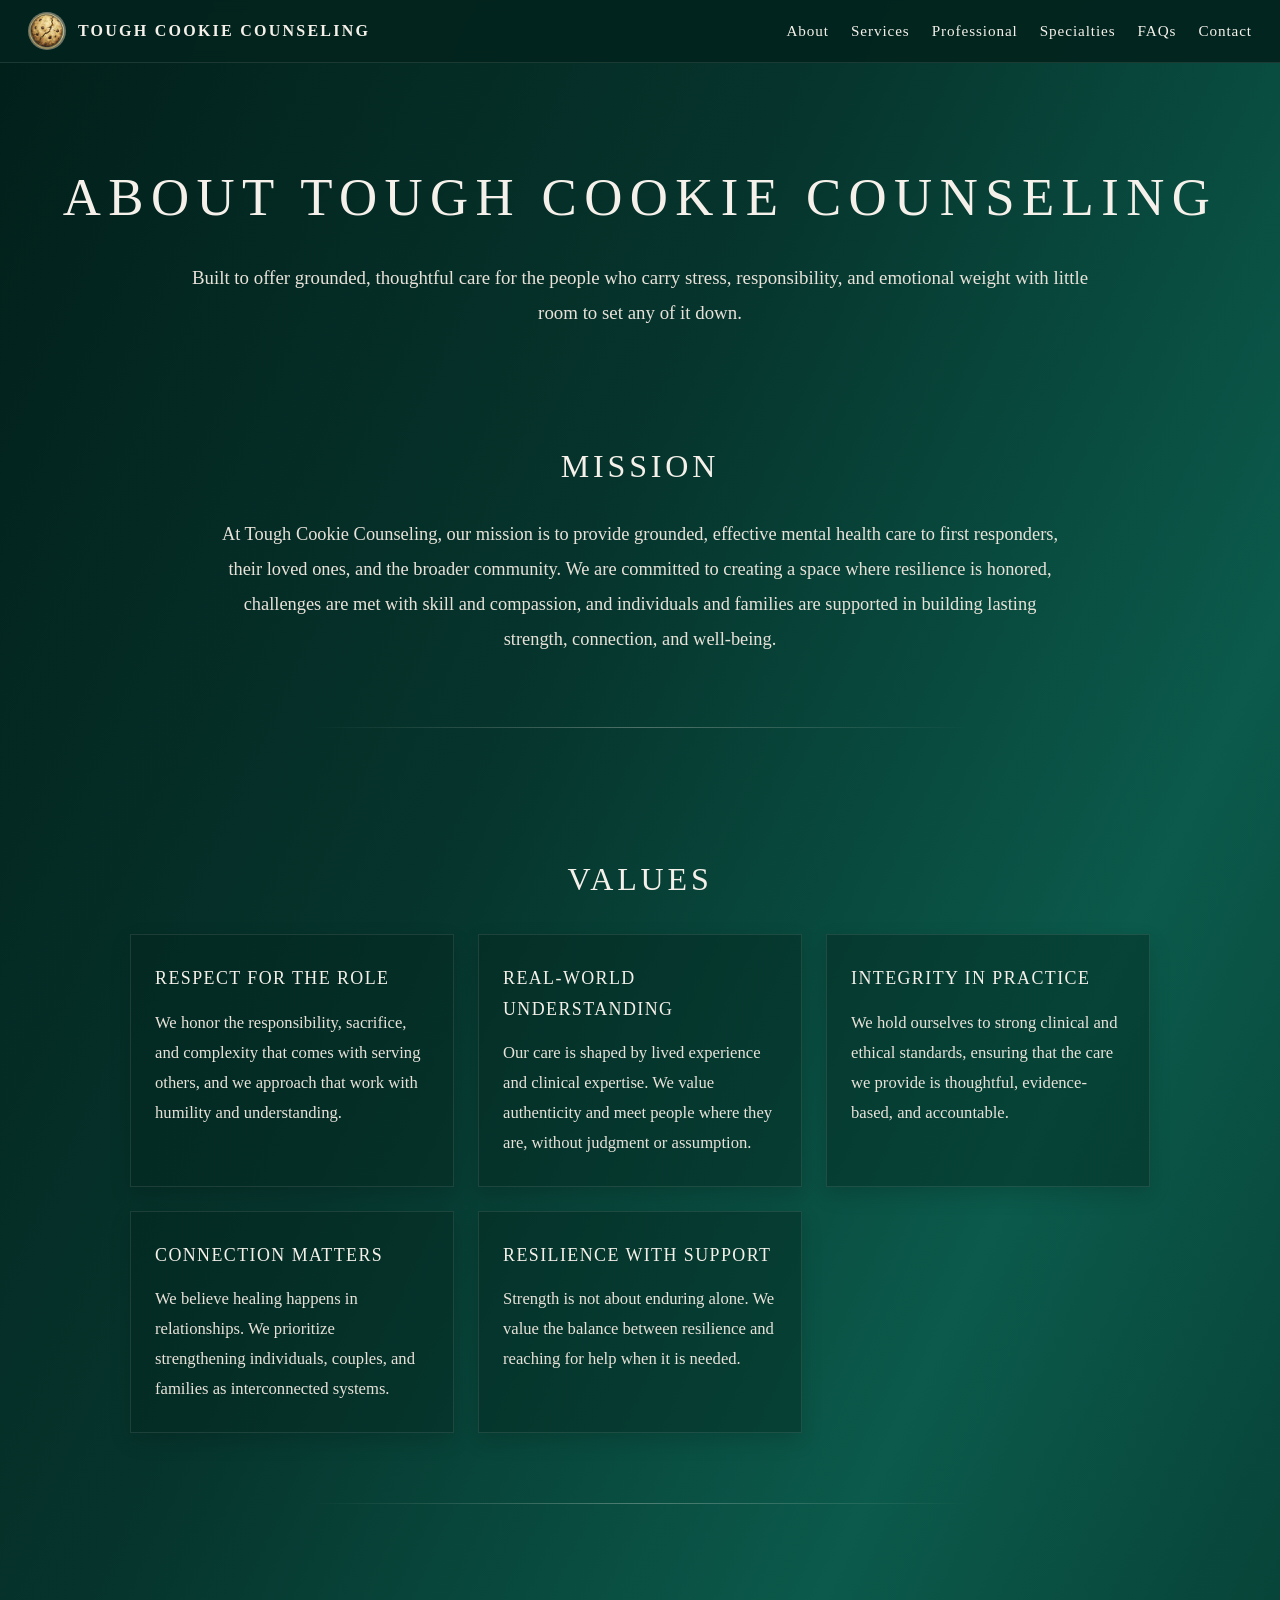
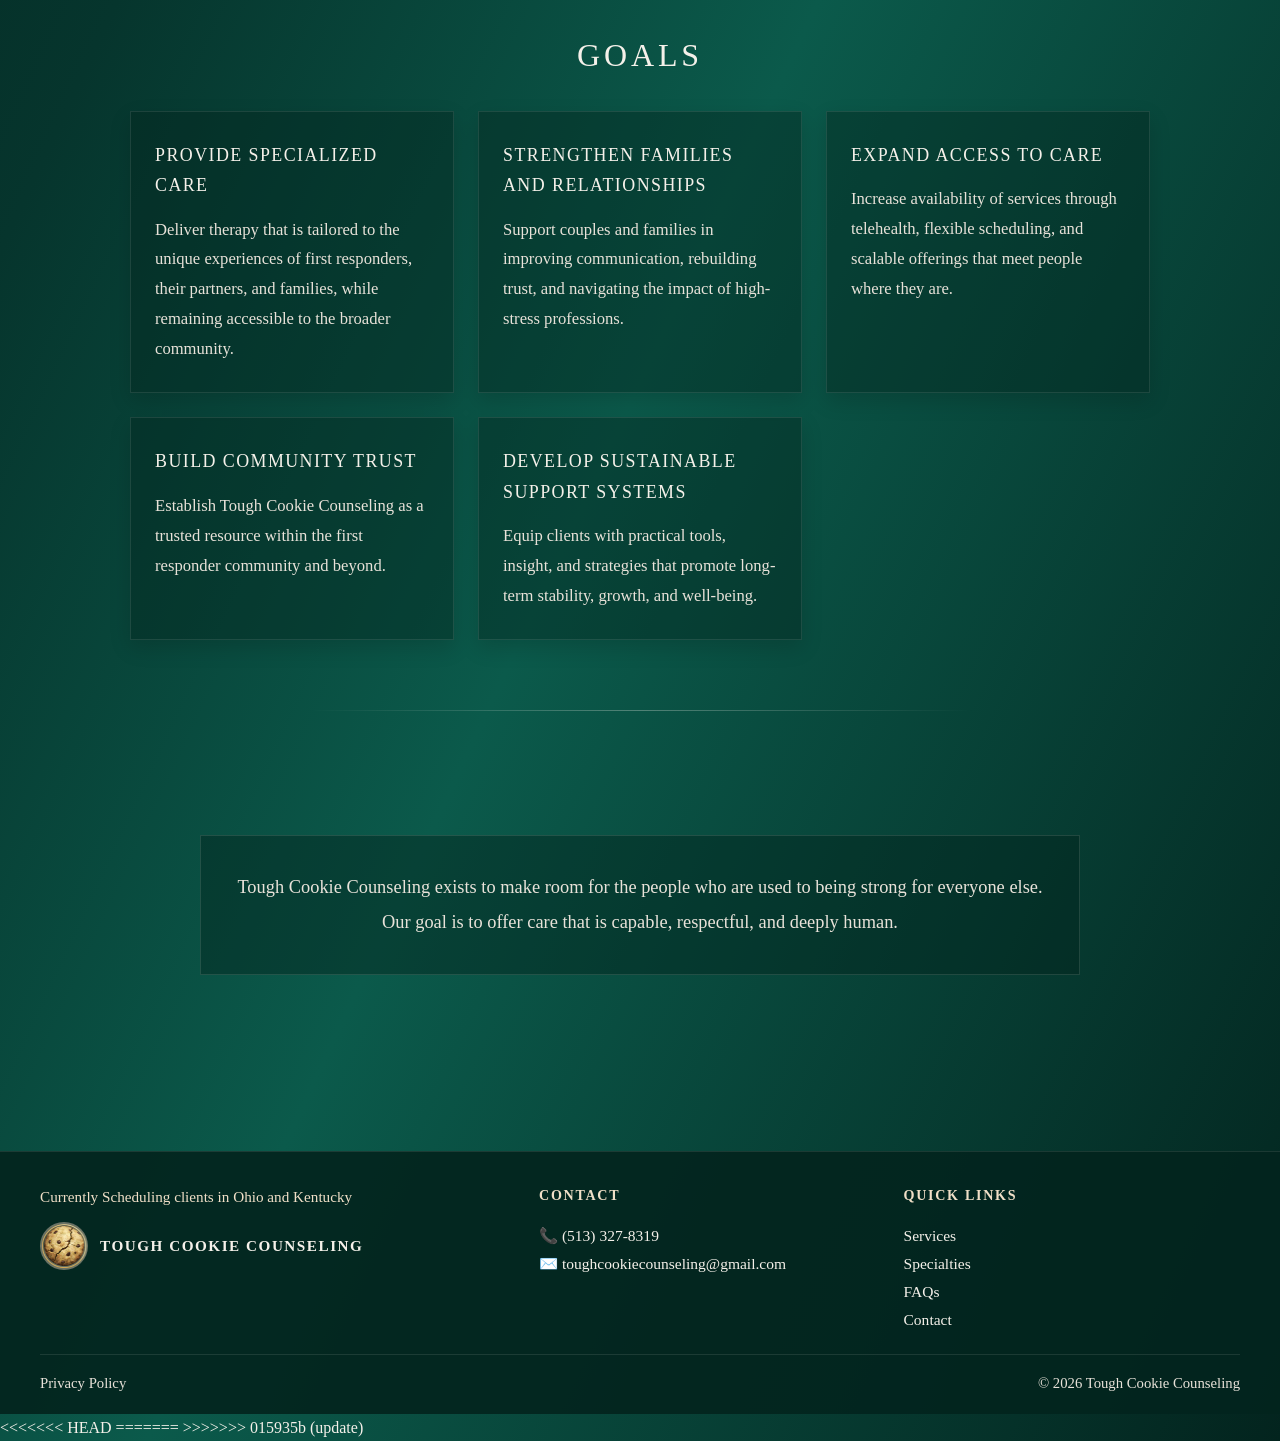
==== commit 96fb7274: "up" ====
--- a/about-tcc.html
+++ b/about-tcc.html
@@ -179,4 +179,8 @@
   <script src="assets/js/nav.js"></script>
 </body>
 </html>
+<<<<<<< HEAD
 
+=======
+
+>>>>>>> 015935b (update)
--- a/assets/css/main.css
+++ b/assets/css/main.css
@@ -0,0 +1,1232 @@
+/* =============================================================
+   Tough Cookie Counseling — Main Stylesheet
+   ============================================================= */
+
+/* ── Design Tokens ──────────────────────────────────────────── */
+:root {
+  --bg-gradient: linear-gradient(
+    115deg,
+    #021f1a 0%,
+    #06352d 32%,
+    #0b5a4b 58%,
+    #03241e 100%
+  );
+  --color-text:       #f5f1ea;
+  --color-text-muted: #e8e2d9;
+  --color-accent:     #f0dfc7;
+  --color-header-bg:  rgba(3, 36, 30, 0.95);
+  --color-footer-bg:  rgba(3, 36, 30, 0.92);
+  --color-card-bg:    rgba(3, 36, 30, 0.42);
+  --color-card-alt:   rgba(3, 36, 30, 0.38);
+  --color-border:     rgba(245, 241, 234, 0.10);
+  --color-border-mid: rgba(245, 241, 234, 0.18);
+  --color-hover-bg:   rgba(245, 241, 234, 0.08);
+  --color-dropdown-bg:rgba(3, 36, 30, 0.98);
+  --shadow-card:      0 8px 20px rgba(0, 0, 0, 0.14);
+  --shadow-dropdown:  0 8px 18px rgba(0, 0, 0, 0.28);
+  --font-main: Georgia, "Times New Roman", serif;
+}
+
+/* ── Base Reset ─────────────────────────────────────────────── */
+*,
+*::before,
+*::after {
+  box-sizing: border-box;
+}
+
+html {
+  scroll-behavior: smooth;
+}
+
+body {
+  margin: 0;
+  min-height: 100vh;
+  font-family: var(--font-main);
+  background: var(--bg-gradient);
+  color: var(--color-text);
+  line-height: 1.7;
+}
+
+img {
+  max-width: 100%;
+  display: block;
+}
+
+a {
+  color: var(--color-text);
+}
+
+/* ── Header / Navbar ────────────────────────────────────────── */
+.navbar {
+  display: flex;
+  align-items: center;
+  justify-content: space-between;
+  background: var(--color-header-bg);
+  padding: 12px 28px;
+  position: sticky;
+  top: 0;
+  z-index: 1000;
+  backdrop-filter: blur(6px);
+  border-bottom: 1px solid var(--color-border);
+  flex-wrap: wrap;
+  gap: 12px;
+}
+
+.logo-wrap {
+  display: flex;
+  align-items: center;
+  gap: 12px;
+  text-decoration: none;
+  color: var(--color-text);
+}
+
+.navbar-logo {
+  height: 38px;
+  width: 38px;
+  border-radius: 50%;
+  object-fit: cover;
+}
+
+.logo-text {
+  font-size: 1rem;
+  font-weight: 700;
+  letter-spacing: 0.14em;
+  text-transform: uppercase;
+  color: var(--color-text);
+  white-space: nowrap;
+}
+
+/* ── Navigation Menu ────────────────────────────────────────── */
+.nav-menu {
+  display: flex;
+  gap: 22px;
+  align-items: center;
+  flex-wrap: wrap;
+}
+
+.nav-menu a,
+.dropbtn {
+  color: var(--color-text);
+  text-decoration: none;
+  font-size: 0.95rem;
+  letter-spacing: 0.06em;
+  cursor: pointer;
+  font-family: var(--font-main);
+  background: none;
+  border: none;
+  padding: 0;
+  transition: color 0.18s;
+}
+
+.nav-menu a:hover,
+.dropbtn:hover {
+  color: var(--color-accent);
+}
+
+/* ── Dropdown ───────────────────────────────────────────────── */
+.dropdown {
+  position: relative;
+}
+
+.dropdown-content {
+  display: none;
+  position: absolute;
+  top: calc(100% + 6px);
+  left: 0;
+  background: var(--color-dropdown-bg);
+  min-width: 230px;
+  box-shadow: var(--shadow-dropdown);
+  z-index: 1001;
+  border: 1px solid var(--color-border);
+}
+
+/* Invisible bridge to prevent hover loss when moving mouse to dropdown */
+.dropdown-content::before {
+  content: "";
+  position: absolute;
+  top: -8px;
+  left: 0;
+  width: 100%;
+  height: 8px;
+}
+
+.dropdown-content a {
+  display: block;
+  padding: 12px 16px;
+  color: var(--color-text);
+  text-decoration: none;
+  font-size: 0.92rem;
+  letter-spacing: 0.03em;
+  transition: background 0.15s;
+}
+
+.dropdown-content a:hover {
+  background: var(--color-hover-bg);
+}
+
+.dropdown:hover .dropdown-content {
+  display: block;
+}
+
+/* ── Hamburger (mobile) ─────────────────────────────────────── */
+.hamburger {
+  display: none;
+  flex-direction: column;
+  justify-content: space-between;
+  width: 26px;
+  height: 18px;
+  cursor: pointer;
+  background: none;
+  border: none;
+  padding: 0;
+}
+
+.hamburger span {
+  display: block;
+  width: 100%;
+  height: 2px;
+  background: var(--color-text);
+  transition: 0.25s;
+}
+
+/* ── Hero (homepage large) ──────────────────────────────────── */
+.hero {
+  min-height: 78vh;
+  display: flex;
+  align-items: center;
+  justify-content: center;
+  text-align: center;
+  padding: 80px 20px 50px;
+}
+
+.hero-inner {
+  max-width: 780px;
+  margin: 0 auto;
+}
+
+.hero h1 {
+  font-size: 5.2rem;
+  line-height: 1.1;
+  letter-spacing: 7px;
+  margin: 0 0 20px;
+  font-weight: 400;
+}
+
+.hero-subtitle {
+  font-size: 1.18rem;
+  margin-bottom: 14px;
+  color: var(--color-accent);
+  letter-spacing: 0.5px;
+}
+
+.hero p {
+  font-size: 1.04rem;
+  margin: 10px 0;
+}
+
+/* ── Hero Mini (inner pages) ─────────────────────────────────── */
+.hero-mini {
+  text-align: center;
+  padding: 90px 20px 50px;
+}
+
+.hero-mini h1 {
+  margin: 0 0 18px;
+  font-size: 3.3rem;
+  font-weight: 400;
+  letter-spacing: 0.14em;
+  text-transform: uppercase;
+  color: var(--color-text);
+}
+
+.hero-mini p {
+  max-width: 900px;
+  margin: 0 auto;
+  font-size: 1.18rem;
+  line-height: 1.85;
+  color: var(--color-text-muted);
+}
+
+/* ── Anchor Pill Links ──────────────────────────────────────── */
+.anchor-links {
+  display: flex;
+  justify-content: center;
+  flex-wrap: wrap;
+  gap: 12px;
+  margin-top: 28px;
+}
+
+.anchor-links a {
+  color: var(--color-text);
+  text-decoration: none;
+  border: 1px solid var(--color-border-mid);
+  background: var(--color-card-bg);
+  padding: 10px 18px;
+  letter-spacing: 0.06em;
+  font-size: 0.9rem;
+  text-transform: uppercase;
+  transition: background 0.2s;
+}
+
+.anchor-links a:hover {
+  background: var(--color-hover-bg);
+}
+
+/* ── Page Content Wrapper ───────────────────────────────────── */
+.page-content {
+  max-width: 1160px;
+  margin: 0 auto;
+  padding: 10px 24px 100px;
+}
+
+/* ── Homepage Content ───────────────────────────────────────── */
+.home-content {
+  max-width: 1040px;
+  margin: 0 auto;
+  padding: 0 24px 80px;
+}
+
+.section-divider {
+  border: none;
+  border-top: 1px solid var(--color-border-mid);
+  margin: 0 auto 52px;
+}
+
+.info-section {
+  max-width: 960px;
+  margin: 0 auto 56px;
+}
+
+.info-section h2 {
+  font-size: 2.2rem;
+  letter-spacing: 2px;
+  margin: 0 0 18px;
+  color: var(--color-text);
+}
+
+.info-section p {
+  font-size: 1.08rem;
+  margin: 0 0 18px;
+  color: var(--color-text);
+}
+
+/* ── Section (inner page) ───────────────────────────────────── */
+.section {
+  padding: 48px 0 76px;
+  position: relative;
+}
+
+.section::after {
+  content: "";
+  display: block;
+  width: 60%;
+  height: 1px;
+  margin: 70px auto 0;
+  background: linear-gradient(to right, transparent, rgba(245, 241, 234, 0.3), transparent);
+}
+
+.section:last-of-type::after {
+  display: none;
+}
+
+.section-content {
+  max-width: 1020px;
+  margin: 0 auto;
+}
+
+.section h2 {
+  font-size: 2rem;
+  font-weight: 400;
+  letter-spacing: 0.12em;
+  text-transform: uppercase;
+  margin: 0 0 24px;
+  color: var(--color-text);
+  text-align: center;
+}
+
+.section-intro {
+  max-width: 860px;
+  margin: 0 auto 34px;
+  font-size: 1.15rem;
+  line-height: 1.9;
+  color: var(--color-text-muted);
+  text-align: center;
+}
+
+/* ── Grid Layouts ───────────────────────────────────────────── */
+.specialty-grid,
+.offer-grid,
+.values-grid,
+.goals-grid {
+  display: grid;
+  grid-template-columns: repeat(auto-fit, minmax(280px, 1fr));
+  gap: 24px;
+  margin-top: 28px;
+}
+
+.two-column {
+  display: grid;
+  grid-template-columns: 1fr 1fr;
+  gap: 28px;
+  margin-top: 28px;
+}
+
+/* ── Card Components ────────────────────────────────────────── */
+.specialty-card,
+.offer-card,
+.value-card,
+.goal-card,
+.service-card {
+  background: var(--color-card-bg);
+  border: 1px solid var(--color-border);
+  padding: 28px 24px;
+  box-shadow: var(--shadow-card);
+}
+
+.specialty-card h3,
+.offer-card h3,
+.value-card h3,
+.goal-card h3,
+.service-card h3 {
+  margin: 0 0 14px;
+  font-size: 1.12rem;
+  font-weight: 400;
+  letter-spacing: 0.08em;
+  text-transform: uppercase;
+  color: var(--color-text);
+}
+
+.specialty-card p,
+.offer-card p,
+.value-card p,
+.goal-card p,
+.service-card p {
+  margin: 0 0 12px;
+  font-size: 1.04rem;
+  line-height: 1.8;
+  color: var(--color-text-muted);
+}
+
+.specialty-card p:last-child,
+.offer-card p:last-child,
+.value-card p:last-child,
+.goal-card p:last-child,
+.service-card p:last-child {
+  margin-bottom: 0;
+}
+
+/* ── Focus Box ──────────────────────────────────────────────── */
+.focus-box {
+  background: var(--color-card-bg);
+  border: 1px solid var(--color-border);
+  padding: 26px 22px;
+  box-shadow: var(--shadow-card);
+}
+
+.focus-box h3 {
+  margin: 0 0 12px;
+  font-size: 1.08rem;
+  font-weight: 400;
+  letter-spacing: 0.08em;
+  text-transform: uppercase;
+  color: var(--color-text);
+}
+
+.focus-box p {
+  margin: 0;
+  font-size: 1.04rem;
+  line-height: 1.8;
+  color: var(--color-text-muted);
+}
+
+/* ── Detail Band ────────────────────────────────────────────── */
+.detail-band {
+  background: var(--color-card-alt);
+  border: 1px solid var(--color-border);
+  padding: 34px 30px;
+  margin-top: 28px;
+}
+
+.detail-band h3 {
+  margin: 0 0 16px;
+  font-size: 1.3rem;
+  font-weight: 400;
+  letter-spacing: 0.08em;
+  text-transform: uppercase;
+  color: var(--color-text);
+}
+
+.detail-band p {
+  margin: 0 0 16px;
+  font-size: 1.08rem;
+  line-height: 1.85;
+  color: var(--color-text-muted);
+}
+
+.detail-band p:last-child {
+  margin-bottom: 0;
+}
+
+.detail-band ul {
+  margin: 0 0 16px;
+  padding-left: 22px;
+  color: var(--color-text-muted);
+  font-size: 1.04rem;
+  line-height: 1.85;
+}
+
+.detail-band ul:last-child {
+  margin-bottom: 0;
+}
+
+/* ── Closing Box ────────────────────────────────────────────── */
+.closing-box {
+  max-width: 880px;
+  margin: 0 auto;
+  padding: 34px 30px;
+  text-align: center;
+  background: rgba(3, 36, 30, 0.45);
+  border: 1px solid rgba(245, 241, 234, 0.12);
+}
+
+.closing-box p {
+  margin: 0 0 14px;
+  font-size: 1.15rem;
+  line-height: 1.9;
+  color: var(--color-text-muted);
+}
+
+.closing-box p:last-child {
+  margin-bottom: 0;
+}
+
+.closing-box .quote {
+  font-style: italic;
+  font-size: 1.1rem;
+  color: var(--color-accent);
+}
+
+/* ── Rates / Policy Box ─────────────────────────────────────── */
+.rates-band {
+  background: var(--color-card-alt);
+  border: 1px solid var(--color-border);
+  padding: 34px 30px;
+  margin-top: 28px;
+}
+
+.rates-band h3 {
+  margin: 0 0 18px;
+  font-size: 1.3rem;
+  font-weight: 400;
+  letter-spacing: 0.08em;
+  text-transform: uppercase;
+  color: var(--color-text);
+}
+
+.rates-band p {
+  margin: 0 0 12px;
+  font-size: 1.05rem;
+  line-height: 1.8;
+  color: var(--color-text-muted);
+}
+
+.rates-band p:last-child {
+  margin-bottom: 0;
+}
+
+.rates-band strong {
+  color: var(--color-text);
+}
+
+.rates-row {
+  display: flex;
+  justify-content: space-between;
+  align-items: center;
+  padding: 10px 0;
+  border-bottom: 1px solid var(--color-border);
+  font-size: 1.05rem;
+  color: var(--color-text-muted);
+}
+
+.rates-row:last-of-type {
+  border-bottom: none;
+}
+
+.rates-row span:first-child {
+  font-weight: 400;
+  letter-spacing: 0.04em;
+  color: var(--color-text);
+}
+
+.policy-list {
+  padding-left: 20px;
+  margin: 12px 0 0;
+  color: var(--color-text-muted);
+  font-size: 1.04rem;
+  line-height: 1.85;
+}
+
+/* ── Buttons ────────────────────────────────────────────────── */
+.btn-primary,
+.btn-secondary {
+  display: inline-block;
+  padding: 12px 26px;
+  font-family: var(--font-main);
+  font-size: 0.95rem;
+  letter-spacing: 0.06em;
+  text-transform: uppercase;
+  text-decoration: none;
+  cursor: pointer;
+  border: none;
+  transition: opacity 0.18s, transform 0.15s;
+}
+
+.btn-primary {
+  background: var(--color-text);
+  color: #022f2f;
+}
+
+.btn-secondary {
+  background: transparent;
+  color: var(--color-text);
+  border: 1px solid var(--color-border-mid);
+}
+
+.btn-primary:hover,
+.btn-secondary:hover {
+  opacity: 0.88;
+  transform: translateY(-1px);
+}
+
+/* ── Samantha / Bio ─────────────────────────────────────────── */
+.bio-hero {
+  display: flex;
+  align-items: flex-start;
+  gap: 48px;
+  flex-wrap: wrap;
+  padding: 70px 24px 40px;
+  max-width: 1040px;
+  margin: 0 auto;
+}
+
+.bio-photo {
+  width: 260px;
+  height: 320px;
+  object-fit: cover;
+  object-position: top;
+  flex-shrink: 0;
+  border: 1px solid var(--color-border);
+}
+
+.bio-text {
+  flex: 1;
+  min-width: 260px;
+}
+
+.bio-text h1 {
+  font-size: 2.8rem;
+  font-weight: 400;
+  letter-spacing: 0.14em;
+  text-transform: uppercase;
+  margin: 0 0 10px;
+  color: var(--color-text);
+}
+
+.bio-credentials {
+  font-size: 1.05rem;
+  letter-spacing: 0.12em;
+  color: var(--color-accent);
+  margin-bottom: 16px;
+  text-transform: uppercase;
+}
+
+.bio-tagline {
+  font-size: 1.1rem;
+  font-style: italic;
+  color: var(--color-text-muted);
+  margin-bottom: 20px;
+  line-height: 1.6;
+}
+
+.bio-text p {
+  font-size: 1.06rem;
+  line-height: 1.8;
+  color: var(--color-text-muted);
+  margin: 0 0 16px;
+}
+
+.bio-text p:last-child {
+  margin-bottom: 0;
+}
+
+.credentials-list {
+  list-style: none;
+  padding: 0;
+  margin: 0 0 20px;
+}
+
+.credentials-list li {
+  font-size: 1rem;
+  color: var(--color-text-muted);
+  padding: 5px 0;
+  border-bottom: 1px solid var(--color-border);
+  letter-spacing: 0.02em;
+}
+
+.credentials-list li:first-child {
+  border-top: 1px solid var(--color-border);
+}
+
+/* ── FAQ Accordion ──────────────────────────────────────────── */
+.faq-list {
+  display: flex;
+  flex-direction: column;
+  gap: 10px;
+  margin-top: 28px;
+}
+
+.faq-item {
+  border: 1px solid var(--color-border);
+  background: var(--color-card-bg);
+}
+
+.faq-question {
+  width: 100%;
+  padding: 20px 24px;
+  display: flex;
+  justify-content: space-between;
+  align-items: center;
+  cursor: pointer;
+  background: none;
+  border: none;
+  color: var(--color-text);
+  font-family: var(--font-main);
+  font-size: 1.05rem;
+  letter-spacing: 0.04em;
+  text-align: left;
+  transition: background 0.15s;
+}
+
+.faq-question:hover {
+  background: var(--color-hover-bg);
+}
+
+.faq-question .faq-icon {
+  font-size: 1.2rem;
+  line-height: 1;
+  flex-shrink: 0;
+  margin-left: 16px;
+  transition: transform 0.25s;
+  color: var(--color-accent);
+}
+
+.faq-item.open .faq-icon {
+  transform: rotate(45deg);
+}
+
+.faq-answer {
+  /* Smooth accordion: collapsed state */
+  max-height: 0;
+  overflow: hidden;
+  opacity: 0;
+  padding: 0 24px;
+  font-size: 1.04rem;
+  line-height: 1.85;
+  color: var(--color-text-muted);
+  transition:
+    max-height 0.42s ease,
+    opacity    0.32s ease,
+    padding    0.35s ease;
+}
+
+.faq-answer p {
+  margin: 0 0 12px;
+}
+
+.faq-answer p:last-child {
+  margin-bottom: 0;
+}
+
+.faq-answer ul {
+  padding-left: 22px;
+  margin: 10px 0 0;
+  color: var(--color-text-muted);
+  line-height: 1.85;
+}
+
+.faq-item.open .faq-answer {
+  max-height: 700px;   /* large enough for longest answer */
+  opacity: 1;
+  padding: 0 24px 22px;
+}
+
+/* ── Contact Page ───────────────────────────────────────────── */
+.contact-grid {
+  display: grid;
+  grid-template-columns: 1fr 1fr;
+  gap: 28px;
+  margin-top: 28px;
+}
+
+.contact-info-card {
+  background: var(--color-card-bg);
+  border: 1px solid var(--color-border);
+  padding: 32px 28px;
+  box-shadow: var(--shadow-card);
+}
+
+.contact-info-card h3 {
+  margin: 0 0 20px;
+  font-size: 1.2rem;
+  font-weight: 400;
+  letter-spacing: 0.1em;
+  text-transform: uppercase;
+  color: var(--color-text);
+}
+
+.contact-line {
+  display: flex;
+  align-items: flex-start;
+  gap: 12px;
+  margin-bottom: 16px;
+  font-size: 1.05rem;
+  color: var(--color-text-muted);
+}
+
+.contact-line:last-child {
+  margin-bottom: 0;
+}
+
+.contact-line .icon {
+  font-size: 1.1rem;
+  flex-shrink: 0;
+  margin-top: 2px;
+}
+
+.contact-line a {
+  color: var(--color-text);
+  text-decoration: none;
+  transition: color 0.15s;
+}
+
+.contact-line a:hover {
+  color: var(--color-accent);
+}
+
+.contact-note {
+  max-width: 860px;
+  margin: 28px auto 0;
+  font-size: 1.06rem;
+  line-height: 1.85;
+  color: var(--color-text-muted);
+  text-align: center;
+}
+
+/* ── Footer ─────────────────────────────────────────────────── */
+.site-footer {
+  background: var(--color-footer-bg);
+  border-top: 1px solid var(--color-border);
+  padding: 32px 28px 18px;
+}
+
+.footer-grid {
+  max-width: 1200px;
+  margin: 0 auto;
+  display: grid;
+  grid-template-columns: 1.4fr 1fr 1fr;
+  gap: 28px;
+  align-items: start;
+}
+
+.footer-brand {
+  display: flex;
+  flex-direction: column;
+  gap: 12px;
+}
+
+.footer-scheduling {
+  font-size: 0.95rem;
+  color: var(--color-accent);
+}
+
+.footer-logo-wrap {
+  display: flex;
+  align-items: center;
+  gap: 12px;
+  text-decoration: none;
+  color: var(--color-text);
+}
+
+.footer-logo-img {
+  width: 48px;
+  height: 48px;
+  border-radius: 50%;
+  object-fit: cover;
+}
+
+.footer-logo-text {
+  font-size: 0.95rem;
+  font-weight: 700;
+  letter-spacing: 0.1em;
+  text-transform: uppercase;
+  color: var(--color-text);
+}
+
+.footer-col h4 {
+  font-size: 0.88rem;
+  font-weight: 700;
+  letter-spacing: 0.12em;
+  text-transform: uppercase;
+  color: var(--color-accent);
+  margin: 0 0 14px;
+}
+
+.footer-col p,
+.footer-col a {
+  font-size: 0.97rem;
+  color: var(--color-text);
+  text-decoration: none;
+  line-height: 1.8;
+  display: block;
+}
+
+.footer-col a:hover {
+  color: var(--color-accent);
+}
+
+.footer-bottom {
+  max-width: 1200px;
+  margin: 20px auto 0;
+  padding-top: 16px;
+  border-top: 1px solid var(--color-border);
+  display: flex;
+  justify-content: space-between;
+  gap: 16px;
+  flex-wrap: wrap;
+  font-size: 0.92rem;
+  color: var(--color-text-muted);
+}
+
+.footer-bottom a {
+  color: var(--color-text-muted);
+  text-decoration: none;
+}
+
+.footer-bottom a:hover {
+  color: var(--color-text);
+}
+
+/* ── Responsive ─────────────────────────────────────────────── */
+@media (max-width: 1024px) {
+  .footer-grid {
+    grid-template-columns: 1fr 1fr;
+  }
+
+  .contact-grid {
+    grid-template-columns: 1fr;
+  }
+}
+
+@media (max-width: 900px) {
+  .hero h1 {
+    font-size: 3.6rem;
+    letter-spacing: 4px;
+  }
+
+  .hero-mini h1 {
+    font-size: 2.5rem;
+  }
+
+  .two-column {
+    grid-template-columns: 1fr;
+  }
+
+  .bio-hero {
+    flex-direction: column;
+    align-items: center;
+    text-align: center;
+  }
+
+  .bio-photo {
+    width: 220px;
+    height: 270px;
+  }
+
+  .footer-grid {
+    grid-template-columns: 1fr;
+  }
+
+  .footer-bottom {
+    flex-direction: column;
+  }
+
+  .detail-band {
+    padding: 26px 22px;
+  }
+}
+
+@media (max-width: 768px) {
+  .navbar {
+    padding: 12px 18px;
+  }
+
+  .hamburger {
+    display: flex;
+  }
+
+  .nav-menu {
+    display: none;
+    width: 100%;
+    flex-direction: column;
+    align-items: center;
+    gap: 0;
+    background: var(--color-header-bg);
+    border-top: 1px solid var(--color-border);
+    margin-top: 8px;
+  }
+
+  .nav-menu.open {
+    display: flex;
+  }
+
+  .nav-menu a,
+  .dropbtn {
+    padding: 14px 24px;
+    width: 100%;
+    text-align: center;
+    border-bottom: 1px solid var(--color-border);
+  }
+
+  .dropdown {
+    width: 100%;
+    text-align: center;
+  }
+
+  .dropdown-content {
+    position: static;
+    box-shadow: none;
+    border: none;
+    border-top: 1px solid var(--color-border);
+    margin-left: 0;
+    background: rgba(3, 36, 30, 0.5);
+  }
+
+  .dropdown-content a {
+    padding: 10px 24px;
+    font-size: 0.9rem;
+    text-align: center;
+  }
+
+  .dropdown:hover .dropdown-content {
+    display: none;
+  }
+
+  .dropdown.open .dropdown-content {
+    display: block;
+  }
+
+  .hero {
+    padding: 60px 18px 36px;
+    min-height: auto;
+  }
+
+  .hero h1 {
+    font-size: 2.6rem;
+    letter-spacing: 3px;
+  }
+
+  .hero-mini {
+    padding: 70px 18px 36px;
+  }
+
+  .hero-mini h1 {
+    font-size: 2rem;
+    letter-spacing: 0.1em;
+  }
+
+  .hero-mini p {
+    font-size: 1.05rem;
+  }
+
+  .section h2 {
+    font-size: 1.6rem;
+  }
+
+  .info-section h2 {
+    font-size: 1.7rem;
+  }
+
+  .bio-text h1 {
+    font-size: 2rem;
+    letter-spacing: 0.1em;
+  }
+}
+
+@media (max-width: 480px) {
+  .hero h1 {
+    font-size: 2rem;
+    letter-spacing: 2px;
+  }
+
+  .logo-text {
+    font-size: 0.85rem;
+  }
+
+  .specialty-grid,
+  .offer-grid,
+  .values-grid,
+  .goals-grid {
+    grid-template-columns: 1fr;
+  }
+
+  .faq-question {
+    font-size: 0.97rem;
+    padding: 16px 18px;
+  }
+
+  .rates-band {
+    padding: 24px 18px;
+  }
+}
+
+/* =============================================================
+   Animations & Hover Effects
+   ============================================================= */
+
+/* Keyframes */
+@keyframes fadeInUp {
+  from { opacity: 0; transform: translateY(28px); }
+  to   { opacity: 1; transform: translateY(0); }
+}
+@keyframes fadeIn {
+  from { opacity: 0; }
+  to   { opacity: 1; }
+}
+@keyframes logoFadeIn {
+  from { opacity: 0; transform: scale(0.85) rotate(-8deg); }
+  to   { opacity: 1; transform: scale(1) rotate(0deg); }
+}
+
+/* Hero entrance */
+.hero-inner { animation: fadeInUp 0.9s ease both; }
+.hero-mini h1 { animation: fadeInUp 0.8s ease both; }
+.hero-mini p { animation: fadeInUp 0.85s ease 0.12s both; }
+.hero-mini .anchor-links { animation: fadeInUp 0.85s ease 0.22s both; }
+
+/* Navbar logo entrance */
+.navbar-logo { animation: logoFadeIn 0.7s ease both; }
+.logo-text { animation: fadeIn 0.8s ease 0.2s both; }
+
+/* Scroll reveal (JS adds .reveal + .visible) */
+.reveal {
+  opacity: 0;
+  transform: translateY(22px);
+  transition: opacity 0.55s ease, transform 0.55s ease;
+}
+.reveal.visible {
+  opacity: 1;
+  transform: translateY(0);
+}
+.reveal:nth-child(2) { transition-delay: 0.08s; }
+.reveal:nth-child(3) { transition-delay: 0.16s; }
+.reveal:nth-child(4) { transition-delay: 0.22s; }
+.reveal:nth-child(5) { transition-delay: 0.28s; }
+.reveal:nth-child(6) { transition-delay: 0.32s; }
+
+/* Card hover lift */
+.specialty-card, .offer-card, .value-card, .goal-card, .service-card {
+  transition: transform 0.26s ease, border-color 0.26s ease, box-shadow 0.26s ease;
+}
+.specialty-card:hover, .offer-card:hover, .value-card:hover,
+.goal-card:hover, .service-card:hover {
+  transform: translateY(-5px);
+  border-color: rgba(245, 241, 234, 0.28);
+  box-shadow: 0 16px 36px rgba(0, 0, 0, 0.24);
+}
+
+/* Focus box hover */
+.focus-box {
+  transition: transform 0.26s ease, border-color 0.26s ease, box-shadow 0.26s ease;
+}
+.focus-box:hover {
+  transform: translateY(-4px);
+  border-color: rgba(245, 241, 234, 0.26);
+  box-shadow: 0 12px 28px rgba(0, 0, 0, 0.2);
+}
+
+/* Contact info card hover */
+.contact-info-card {
+  transition: transform 0.26s ease, border-color 0.26s ease, box-shadow 0.26s ease;
+}
+.contact-info-card:hover {
+  transform: translateY(-5px);
+  border-color: rgba(245, 241, 234, 0.28);
+  box-shadow: 0 16px 36px rgba(0, 0, 0, 0.22);
+}
+
+/* FAQ item */
+.faq-item { transition: border-color 0.22s ease; }
+.faq-item:hover, .faq-item.open { border-color: rgba(245, 241, 234, 0.3); }
+.faq-question { transition: background 0.18s ease, padding-left 0.22s ease; }
+.faq-item.open .faq-question { padding-left: 30px; }
+
+/* Rates row highlight */
+.rates-row { transition: background 0.18s ease; }
+.rates-row:hover { background: rgba(245, 241, 234, 0.05); }
+
+/* Nav link underline slide */
+.nav-menu > a { position: relative; }
+.nav-menu > a::after {
+  content: '';
+  position: absolute;
+  bottom: -3px; left: 50%; right: 50%;
+  height: 1px;
+  background: var(--color-accent);
+  transition: left 0.25s ease, right 0.25s ease;
+}
+.nav-menu > a:hover::after { left: 0; right: 0; }
+
+/* Logo hover */
+.logo-wrap { transition: opacity 0.2s ease; }
+.logo-wrap:hover { opacity: 0.82; }
+
+/* Anchor pills */
+.anchor-links a {
+  transition: background 0.2s ease, transform 0.2s ease, border-color 0.2s ease;
+}
+.anchor-links a:hover {
+  transform: translateY(-2px);
+  border-color: rgba(245, 241, 234, 0.38);
+}
+
+/* Bio photo hover */
+.bio-photo { transition: transform 0.3s ease, box-shadow 0.3s ease; }
+.bio-photo:hover { transform: scale(1.025); box-shadow: 0 14px 36px rgba(0,0,0,0.28); }
+
+/* Closing & detail band hover */
+.closing-box { transition: border-color 0.25s ease; }
+.closing-box:hover { border-color: rgba(245, 241, 234, 0.28); }
+.detail-band, .rates-band { transition: border-color 0.25s ease; }
+.detail-band:hover, .rates-band:hover { border-color: rgba(245, 241, 234, 0.22); }
+
+/* Footer logo hover */
+.footer-logo-wrap { transition: opacity 0.2s ease; }
+.footer-logo-wrap:hover { opacity: 0.8; }
+
+/* Dropdown fade-in */
+.dropdown-content { animation: fadeIn 0.18s ease; }
+
+/* Hamburger -> X */
+.hamburger span { transition: transform 0.28s ease, opacity 0.2s ease; }
+.hamburger.open span:nth-child(1) { transform: translateY(8px) rotate(45deg); }
+.hamburger.open span:nth-child(2) { opacity: 0; transform: scaleX(0); }
+.hamburger.open span:nth-child(3) { transform: translateY(-8px) rotate(-45deg); }
+
+/* Accessibility: respect reduced motion */
+@media (prefers-reduced-motion: reduce) {
+  *, *::before, *::after {
+    animation-duration: 0.01ms !important;
+    animation-iteration-count: 1 !important;
+    transition-duration: 0.01ms !important;
+  }
+}
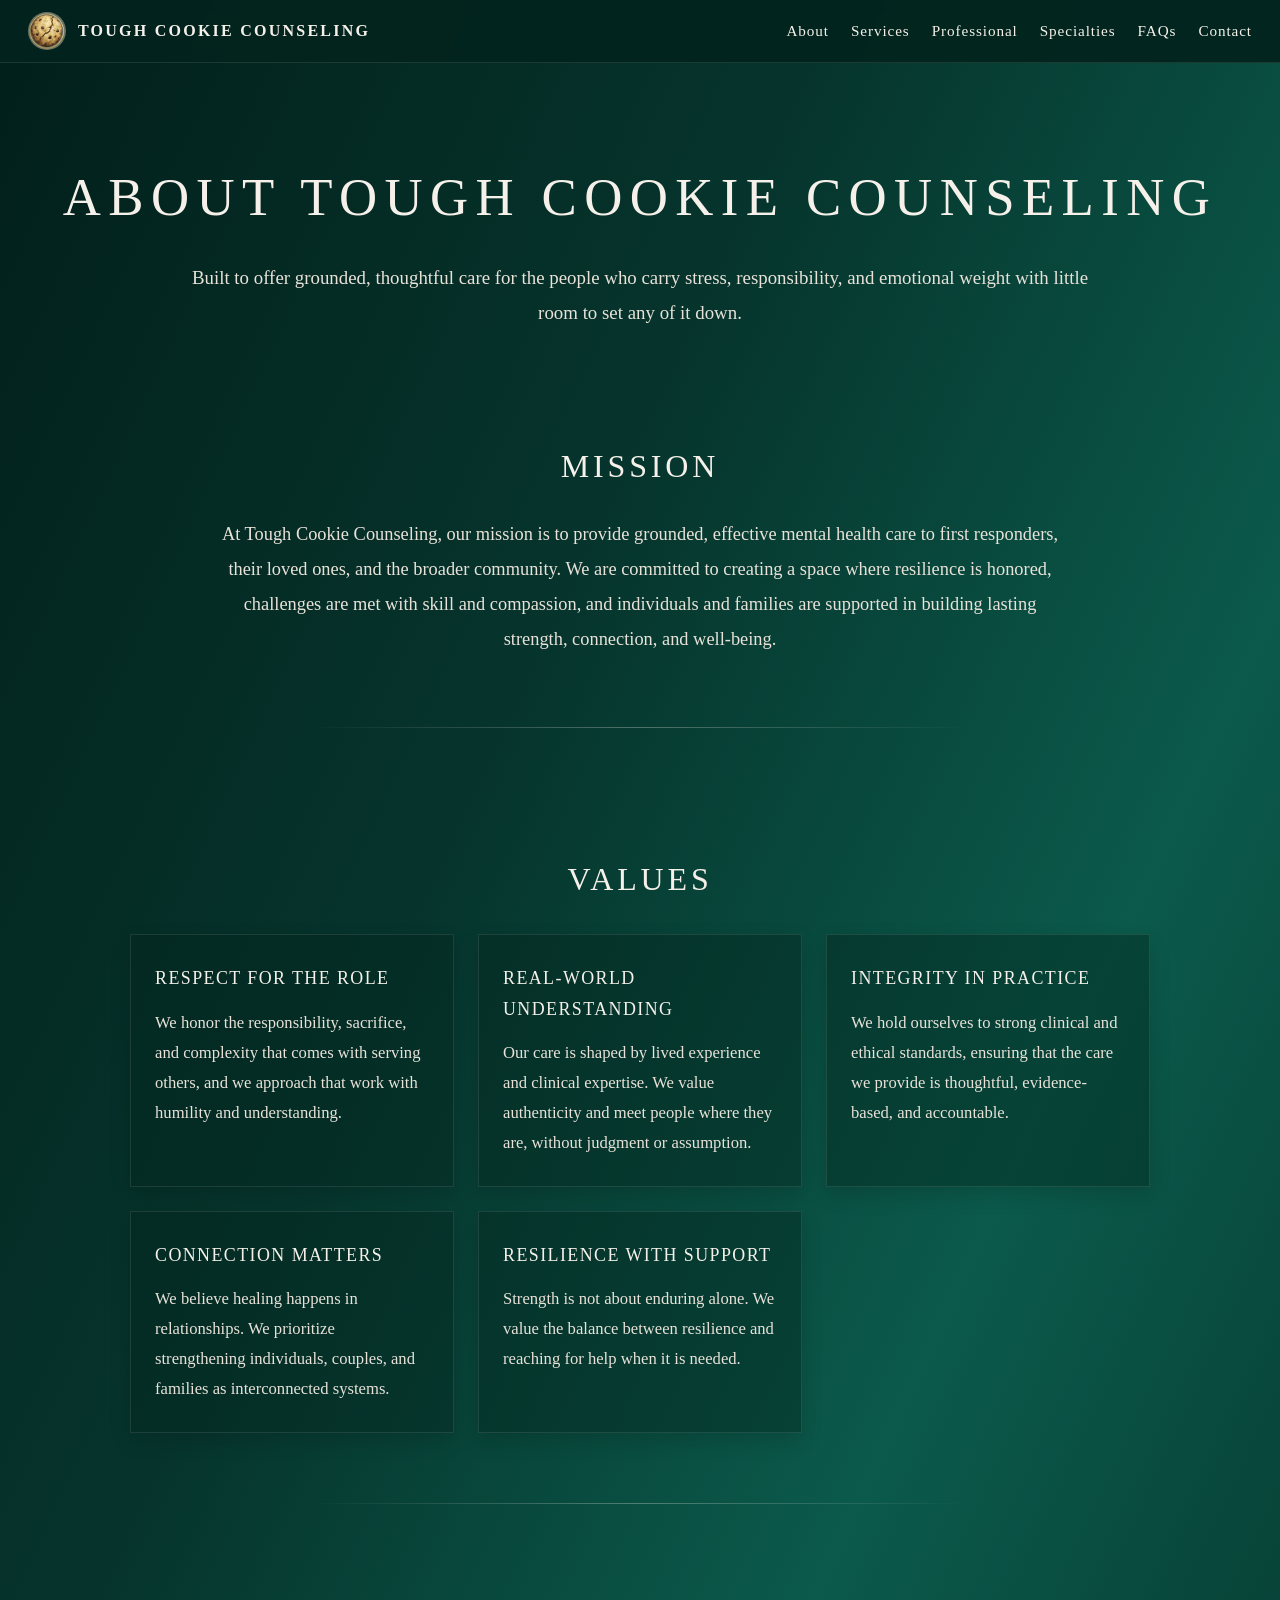
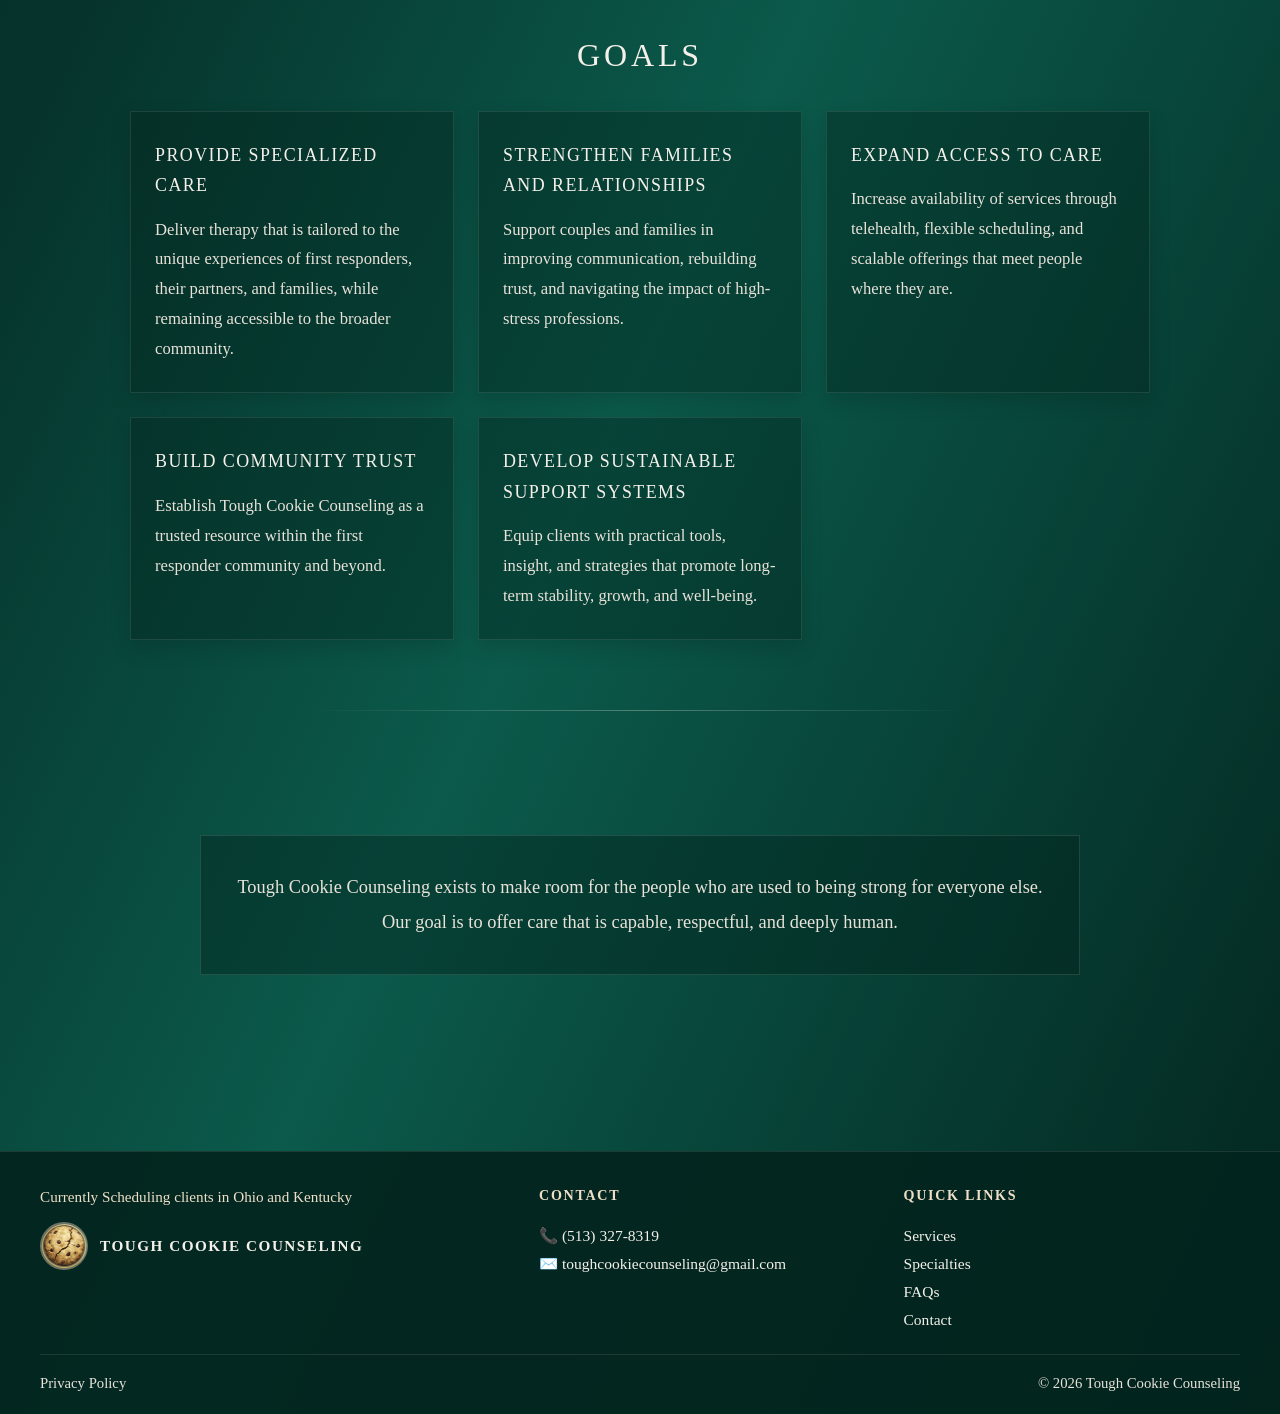
==== commit 9ecee03d: "up" ====
--- a/about-tcc.html
+++ b/about-tcc.html
@@ -179,8 +179,4 @@
   <script src="assets/js/nav.js"></script>
 </body>
 </html>
-<<<<<<< HEAD
-
-=======
 
->>>>>>> 015935b (update)
